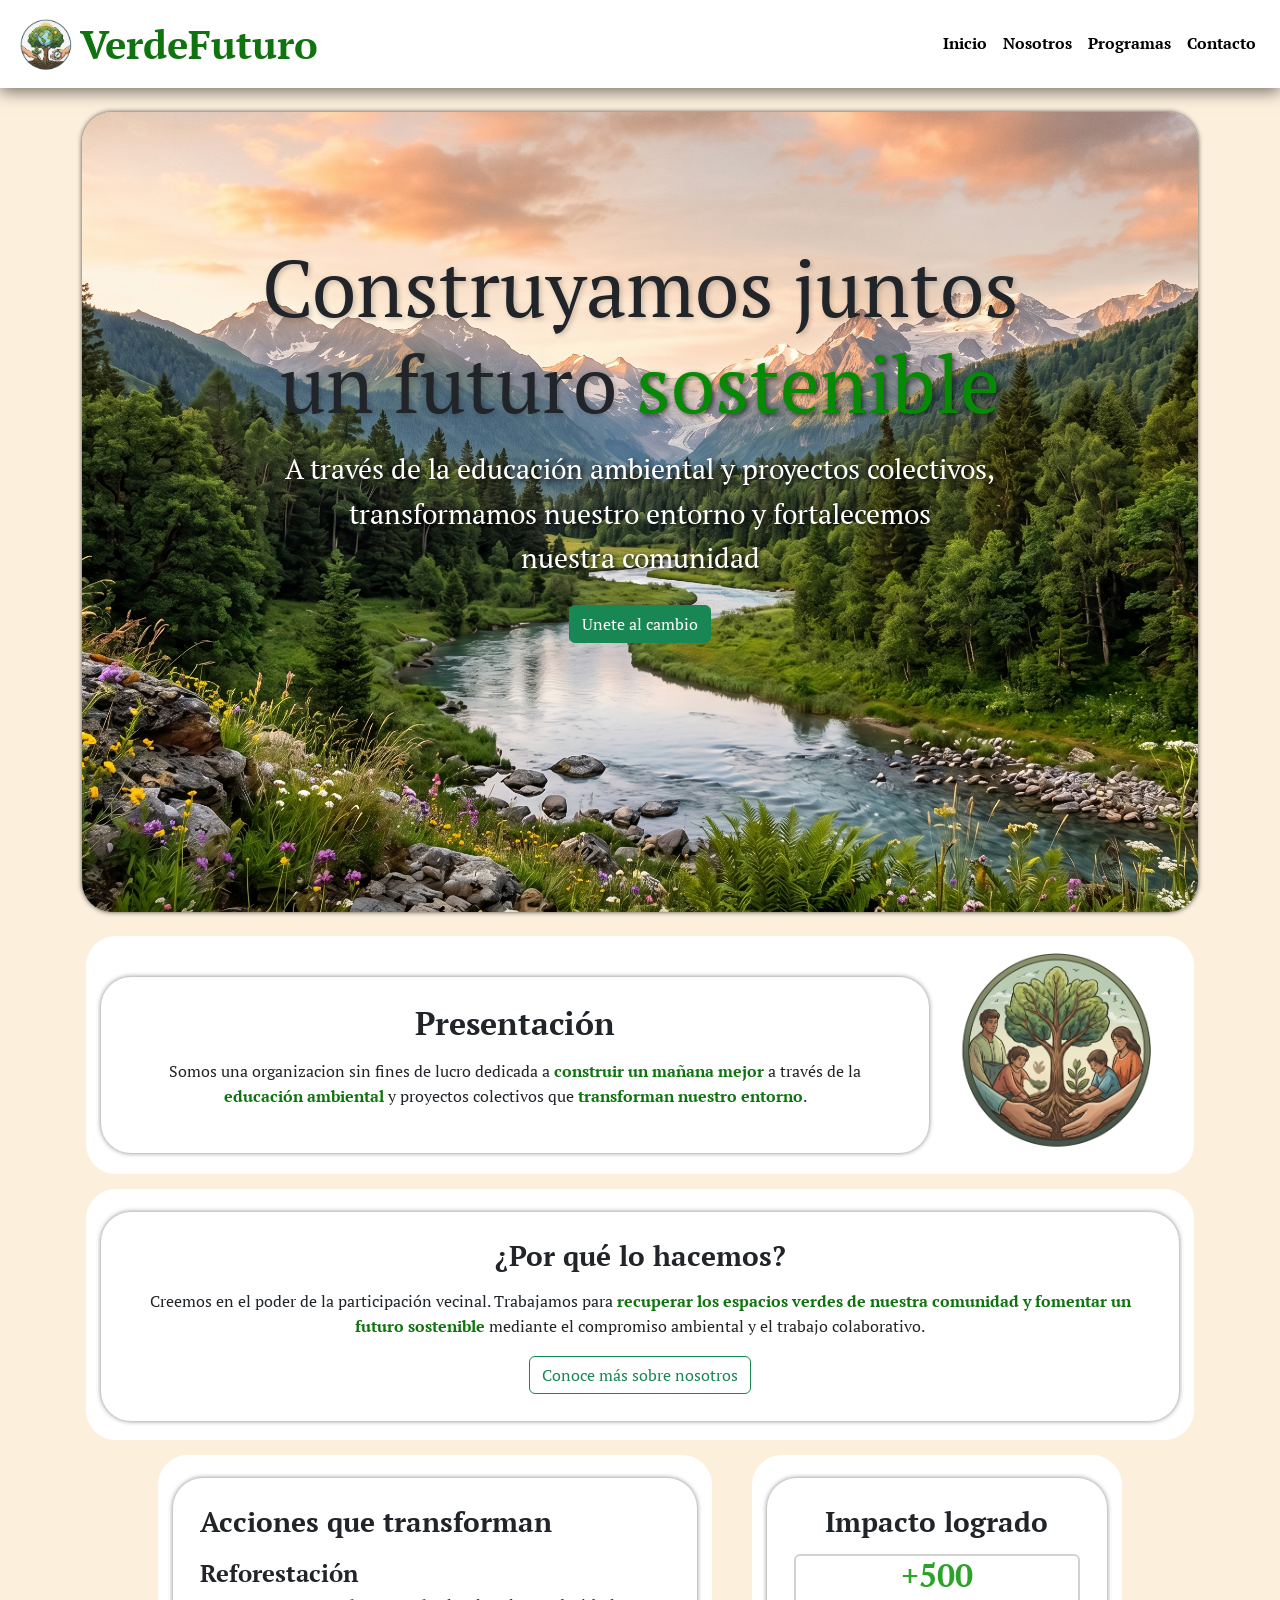
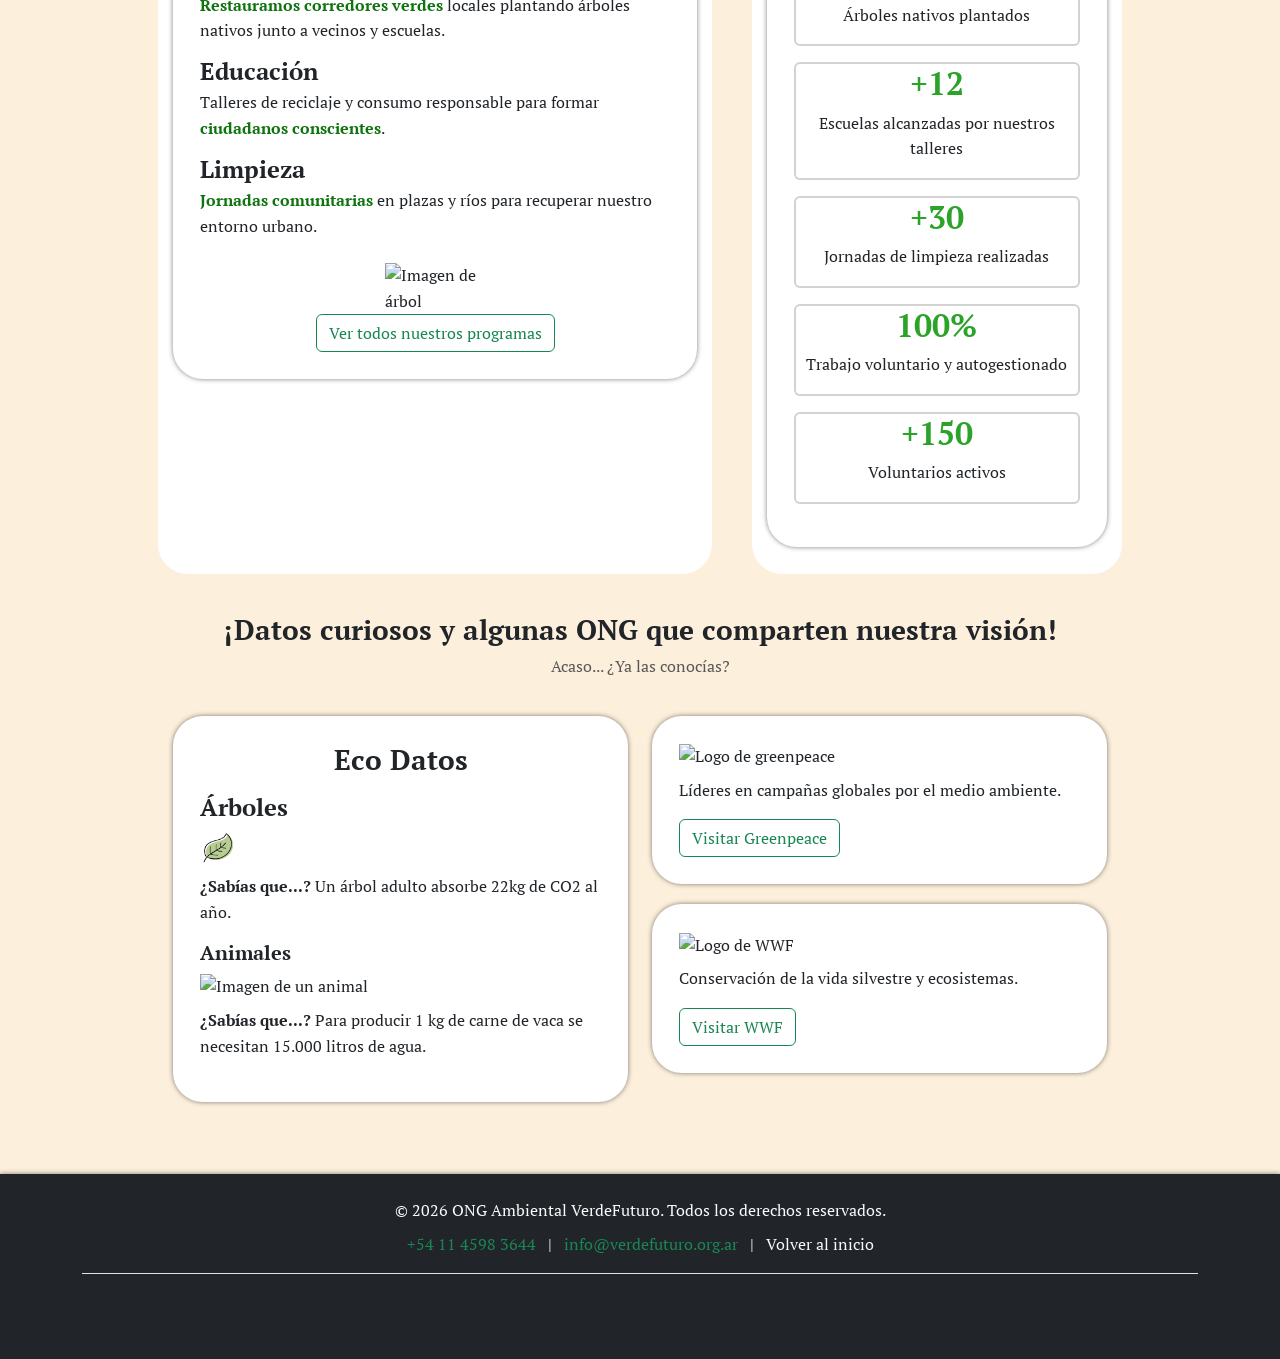
==== index.html @ 91171905 "refactor: elimino estilo en linea del footer" ====
<!DOCTYPE html>
<html lang="es">
<head>
    <meta charset="UTF-8">
    <meta name="viewport" content="width=device-width, initial-scale=1.0">
    <title>ONG | VerdeFuturo</title>
    <link rel="preconnect" href="https://fonts.googleapis.com">
    <link rel="preconnect" href="https://fonts.gstatic.com" crossorigin>
    <link href="https://fonts.googleapis.com/css2?family=Arsenal:ital,wght@0,400;0,700;1,400;1,700&family=Istok+Web:ital,wght@0,400;0,700;1,400;1,700&family=Open+Sans:ital,wght@0,300..800;1,300..800&family=PT+Serif:ital,wght@0,400;0,700;1,400;1,700&display=swap" rel="stylesheet">
    <link href="https://cdn.jsdelivr.net/npm/bootstrap@5.3.3/dist/css/bootstrap.min.css" rel="stylesheet">
    <link rel="stylesheet" href="css/estilos.css">
</head>

<body id="subir-al-inicio">
    <header> 
        <nav class="navbar navbar-expand-lg px-3">
            <div class="navbar-brand logo d-flex align-items-center gap-1">
                <a href="index.html"><img src="imagenes/verdefuturo.png" alt="Logotipo de la ONG" class="d-inline-block align-text-top" loading="lazy"></a>
                <h1 id="titulo">VerdeFuturo</h1>
            </div>
            <button class="navbar-toggler" type="button" data-bs-toggle="collapse" data-bs-target="#menuCelular">
                <span class="navbar-toggler-icon"></span>
            </button>
            <div class="collapse navbar-collapse" id="menuCelular">
                <ul class="navbar-nav ms-auto text-center">
                    <li class="nav-item"><a class="nav-link" href="index.html">Inicio</a></li>
                    <li class="nav-item"><a class="nav-link" href="nosotros.html">Nosotros</a></li>
                    <li class="nav-item"><a class="nav-link" href="programas.html">Programas</a></li>
                    <li class="nav-item"><a class="nav-link" href="contacto.html">Contacto</a></li>
                </ul>
            </div>
        </nav>
    </header>

    <main class="container-sm">
        <div class="menu-presentacion">
            <div class="menu-texto"> <!--DISPLAY para utilizar letras capitales. FS para letras de textos-->
                <h2 class="display-1 mb-2 p-2">Construyamos juntos<br>un futuro <span class="resaltar">sostenible</span></h2>
                <p class="fs-3 mb-4 px-2">A través de la educación ambiental y proyectos colectivos,<br>transformamos nuestro entorno y fortalecemos<br>nuestra comunidad</p>
            </div>
            <a href="programas.html#unete-al-cambio" class="btn btn-success">Unete al cambio</a>
        </div>

        <section class="row justify-content-center mx-1">
            <article class="col-12">    <!-- Ocupa las 12 columnas de la fila y tiene un margin top de 4-->
                <div class="d-flex flex-column flex-md-row justify-content-between align-items-center">
                    <div class="contenedor-texto estilo-container">
                        <h2 class="fw-bold fs-2 mb-3 text-center">Presentación</h2>
                        <p>Somos una organizacion sin fines de lucro dedicada a <span class="contenedor-resaltado">construir un mañana mejor</span> a través de la <span class="contenedor-resaltado">educación ambiental</span> y proyectos colectivos que <span class="contenedor-resaltado">transforman nuestro entorno</span>.</p>
                    </div>
                    <img class="contenedor-imagen img-fluid" src="imagenes/logo-presentacion.png" alt="Imagen de presentación">
                </div>
            </article>

            <article class="col-12 pb-3">
                <div class="contenedor-texto estilo-container">
                    <h3 class="fw-bold fs-3 mb-3 text-center">¿Por qué lo hacemos?</h3>
                    <p>Creemos en el poder de la participación vecinal. Trabajamos para <em class="contenedor-resaltado">recuperar los espacios verdes de nuestra comunidad y fomentar un futuro sostenible</em> mediante el compromiso ambiental y el trabajo colaborativo.</p>
                    <a href="nosotros.html" class="btn btn-outline-success">Conoce más sobre nosotros</a>
                </div>
            </article>

            <article class="col-12 col-md-6 pb-3"> 
                <div class="contenedor-texto estilo-container align-items-md-start text-md-start">
                    <h3 class="fw-bold fs-3 mb-3 text-center">Acciones que transforman</h3>
                    <dl>
                        <dt class="fw-bold fs-4"><strong>Reforestación</strong></dt>
                        <dd>
                            <em class="contenedor-resaltado">Restauramos corredores verdes</em> locales plantando árboles nativos junto a vecinos y escuelas.
                        </dd>

                        <dt class="fw-bold fs-4"><strong>Educación</strong></dt>
                        <dd><em>Talleres de reciclaje y consumo responsable</em> para formar <span class="contenedor-resaltado">ciudadanos conscientes</span>.</dd>
                    
                        <dt class="fw-bold fs-4"><strong>Limpieza</strong></dt>
                        <dd>
                            <em class="contenedor-resaltado">Jornadas comunitarias</em> en plazas y ríos para recuperar nuestro entorno urbano. <br>
                        </dd>
                    </dl>
                    <img class="img-fluid mx-auto" width="100" src="https://imgs.search.brave.com/S1YBXX-eeUI5wH9P9nCdtKg6ohKMN1QZdP2qk9dEbhM/rs:fit:860:0:0:0/g:ce/aHR0cHM6Ly9zdGF0/aWMudmVjdGVlenku/Y29tL3N5c3RlbS9y/ZXNvdXJjZXMvdGh1/bWJuYWlscy8wNzQv/MTY3LzQ2Ni9zbWFs/bC9zdHlsaXplZC1h/dXR1bW4tdHJlZS13/aXRoLXllbGxvdy1s/ZWF2ZXMtdmVjdG9y/LmpwZw" alt="Imagen de árbol">
                    <div class="mx-auto">
                        <a href="programas.html" class="btn btn-outline-success">Ver todos nuestros programas</a>
                    </div>
                </div>
            </article>

            <article class="col-12 col-md-4 pb-4">  
                <div class="contenedor-texto estilo-container">
                    <h3 class="fw-bold fs-3 mb-3 text-center">Impacto logrado</h3>

                    <ul class="list-unstyled d-flex flex-column gap-3">
                        <li>
                            <div class="card border-2">
                                <h4 class="color-bloq-impacto-logrado fw-bold fs-2">+500</h4>
                                <p class="">Árboles nativos plantados</p>
                            </div>
                        </li>
                        <li>
                            <div class="card border-2 px-3">
                                <h4 class="color-bloq-impacto-logrado fw-bold fs-2">+12</h4>
                                <p class="">Escuelas alcanzadas por nuestros talleres</p>
                            </div>
                        </li>
                        <li>
                            <div class="card border-2">
                                <h4 class="color-bloq-impacto-logrado fw-bold fs-2">+30</h4>
                                <p>Jornadas de limpieza realizadas</p>
                            </div>
                        </li>
                        <li>
                            <div class="card border-2">
                                <h4 class="color-bloq-impacto-logrado fw-bold fs-2">100%</h4>
                                <p>Trabajo voluntario y autogestionado</p>
                            </div>
                        </li>
                        <li>
                            <div class="card border-2">
                                <h4 class="color-bloq-impacto-logrado fw-bold fs-2">+150</h4>
                                <p>Voluntarios activos</p>
                            </div>
                        </li>
                    </ul>
                </div>
            </article>
        </section>

        <aside class="container">
            <h2 class="text-center fw-bold fs-3 pt-4">¡Datos curiosos y algunas ONG que comparten nuestra visión!</h2>
            <p class="text-center text-muted">Acaso... ¿Ya las conocías?</p> <!--TEXT-MUTED baja intensidad visual a un gris apagado-->
            <div class="d-flex flex-column flex-md-row align-items-start justify-content-center gap-4">
                <div class="col-12 col-md-5 estilo-container">
                    <h3 class="fw-bold fs-3 mb-3 text-center">Eco Datos</h3>
                    <h4 class="fw-bold fs-4">Árboles</h4>
                    <div class="mb-2">
                        <img class="img-fluid" width="35" src="imagenes/hoja.png" alt="Imagen de hoja">
                    </div>
                    <p><span class="fw-bold">¿Sabías que...?</span> Un árbol adulto absorbe 22kg de CO2 al año.</p>
                    <h4 class="fw-bold fs-5">Animales</h4>
                    <div class="mb-2">
                        <img class="img-fluid" width="35" src="https://imgs.search.brave.com/xqODrtBt-NHyYAcGsc38ndXga7Wbw-Nizfu5vQ8B0T4/rs:fit:860:0:0:0/g:ce/aHR0cHM6Ly9zdGF0/aWMudmVjdGVlenku/Y29tL3N5c3RlbS9y/ZXNvdXJjZXMvdGh1/bWJuYWlscy8wMTcv/MTgyLzY3OC9zbWFs/bC9taWxrLWNvdy1p/bGx1c3RyYXRpb24t/aW4tbWluaW1hbC1z/dHlsZS1wbmcucG5n" alt="Imagen de un animal">
                    </div>
                    <p><span class="fw-bold">¿Sabías que...?</span> Para producir 1 kg de carne de vaca se necesitan 15.000 litros de agua.</p>
                </div>
                <div class="col-12 col-md-5 d-flex flex-column">
                    <div class="estilo-container">
                        <div class="mb-2">
                            <img class="img-fluid" width="130" src="https://upload.wikimedia.org/wikipedia/commons/6/69/Greenpeace_logo.svg" alt="Logo de greenpeace">
                        </div>
                        <p>Líderes en campañas globales por el medio ambiente.</p>
                        <a href="https://www.greenpeace.org/argentina/" target="_blank" rel="noopener noreferrer" class="btn btn-outline-success">Visitar Greenpeace</a>
                    </div>
            
                    <div class="estilo-container">
                        <div class="mb-2">
                            <img class="img-fluid" width="80" src="https://imgs.search.brave.com/vrHRbEjZC59cqF3Dt_dbH8KcHsoi-ynQDg_uvxx2fgI/rs:fit:860:0:0:0/g:ce/aHR0cHM6Ly9wbmdp/bWcuY29tL3VwbG9h/ZHMvd3dmL3d3Zl9Q/TkcxLnBuZw" alt="Logo de WWF">
                        </div>
                        <p>Conservación de la vida silvestre y ecosistemas.</p>
                        <a href="https://wwf.panda.org/es/" target="_blank" rel="noopener noreferrer" class="btn btn-outline-success">Visitar WWF</a>
                    </div>
                </div>
            </div>
        </aside>
    </main>

    <footer class="bg-dark text-light py-4 mt-5 text-center">
        <div class="container">
            <p class="mb-2">&copy; 2026 ONG Ambiental VerdeFuturo. Todos los derechos reservados.</p>
            <div class="mb-3">
                <a href="tel:+541145983644" class="text-success text-decoration-none mx-2">+54 11 4598 3644</a> | 
                <a href="mailto:info@verdefuturo.org.ar" class="text-success text-decoration-none mx-2">info@verdefuturo.org.ar</a> | 
                <a href="#subir-al-inicio" class="text-light text-decoration-none mx-2">Volver al inicio</a>
            </div>
            <address class="text-muted small m-0 border-top pt-3">
                Contacto de diseño: <a href="mailto:diseñoweb@progradores.com.ar" class="text-muted text-decoration-none">diseñoweb@progradores.com.ar</a><br>
                Ciudad de Buenos Aires, Argentina
            </address>
        </div>
    </footer>
    <script src="https://cdn.jsdelivr.net/npm/bootstrap@5.3.3/dist/js/bootstrap.bundle.min.js"></script>
</body>
</html>
---- css/estilos.css ----
/* VARIABLES */
:root{
    --color-primario: rgb(15, 115, 15);
    --color-secundario: #2ba329;
    --color-caja: #c9b0afc2;
    --fuente: "PT Serif", serif;    /* Fuente importada de google fonts*/
}

*{
    box-sizing: border-box;
    margin: 0;
    padding: 0;
}
.color-texto-primario{
    color: var(--color-primario)
}
header{
    position: sticky;   /* Permite que el header se quede fijo en la parte superior al hacer scroll */
    top: 0;             /* Se pega al top de la ventana */
    width: 100%;         /* Ocupa todo el ancho de la ventana */
    font-family: var(--fuente);
    background-color: white;
    z-index: 1; /*Para que quede encima de todo*/
    box-shadow: 0 4px 15px rgba(0, 0, 0, 0.518); /* Sombra */
}

/* NAVBAR */
.nav-link{
    color: black;
    font-weight: bold;
}

/*Aplicamos el color verde de la ONG y el subrayado al pasar el mouse */
.nav-link:hover {
    color: var(--color-primario);
    text-decoration: underline;
}
/*header .nav-links{
    display: flex;
    align-items: center;
    justify-content: space-between;
    padding: 0.5rem;
    color: black;
}

/* LOGO + TEXTO A LA IZQUIERDA */
/*header .logo{
    display: flex;
    align-items: center;
    gap: 1rem;
}

/* IMAGEN */
header .logo img{
    transition: 0.2s;
    cursor: pointer;
    width: 60px;
    height: 60px;
}

header .logo img:hover{
    transform: scale(1.1);
}

/* TEXTO */
header .logo h1{
    margin: 0;
    color: var(--color-primario);
}


body{
    font-family: var(--fuente);
    font-size: 16px;
    line-height: 1.6;   /* Separación de renglones */
    margin: 0 auto;     /* Separación del resto de los elementos */
    background-color: rgb(252, 239, 220);
}

/*MENU*/
main{
    padding: 1.5rem;
}

main .menu-presentacion{
    text-align: center;
    background-image: url('../imagenes/portada.png');
    border-radius: 30px;
    box-shadow: 0px 0px 5px rgb(0, 0, 0, 0.7);
    background-size: cover;
    background-repeat: no-repeat;
    background-position: center center;

    width: 100%;
    height: clamp(400px,100vh,800px);

    display: flex;
    flex-direction: column;
    justify-content: center;
    align-items: center;
    margin-bottom: 1.5rem;  /* Separación con que bloque inferior*/
}  
.menu-texto{
    margin-top: -150px;
}
.menu-texto h2{
    text-shadow: 2px 2px 5px rgba(0, 0, 0, 0.2);
}
.menu-texto p{
    color: rgb(255, 255, 255);
    text-shadow: 2px 2px 5px rgba(0, 0, 0, 1);
}

main .boton-presentacion button{
    margin-top: 25px;
    margin-left: 10px;
    margin-right: 10px;
}

article, footer .formulario{
    background-color: white;
}

article{
    margin: 20px 20px 15px;
    border: solid white;
    border-radius: 30px;
}
article em{
    font-style: normal;
}
/* TODOS LOS SIGUIENTES ESTILOS SE USAN EN EL INDEX.HTML*/
.estilo-container{  /* Bloque genérico*/
    margin-top: 20px;
    box-shadow: 0px 0px 5px rgba(0, 0, 0, 0.5);
    border: solid white;
    border-radius: 30px;
    background-color: white;
    padding: 1.5rem;
}
.contenedor-resaltado{ /* Se encarga de resaltar la palabras importantes*/
    color: var(--color-primario);
    font-weight: bold;
}
.contenedor-texto{ /* Bloque genérico de centrado de texto*/
    display: flex;
    flex-direction: column;
    justify-content: center;
    align-items: center;
    text-align: center;
}
.contenedor-imagen{
    max-width: 250px;
}
.color-bloq-impacto-logrado{
    color: var(--color-secundario);
}
footer{
    font-size: 1rem;
    color: rgb(0, 0, 0);
    box-shadow: 0px 0px 5px rgba(0, 0, 0, 0.5);
}

.formulario form{
    display: flex;
    flex-direction: column;
    gap: 0.3rem;
}

.formulario label {
    font-weight: bold;
}

.formulario input, .formulario select, .formulario textarea {
    font-family: var(--fuente);
    padding: 0.3rem;
    font-size: small;
}

/* button{
    background-color: var(--color-secundario);
    color: white;
    border: none;
    padding: 1rem;
    cursor: pointer;
    border-radius: 20px;
    font-size: medium;
    font-weight: bold;
    align-self: center;
    font-size: small;
    display: inline-block;
    transition: 0.2s;
}

button:hover{
    transform: scale(1.1);
} */

.resaltar{
    color: rgb(6, 138, 6);
    text-shadow: 2px 2px 5px rgba(0, 0, 0, 0.607);
}

.quienes-somos{
    padding: 1rem;
    margin: 10px;
    border-radius: 10px;
}

.quienes-somos img{
    width: 100%;
    max-width: 400px;
    margin: 1rem auto;
}

.contenedor-programas{
    display: flex; /* Permite usar flexbox para organizar las tarjetas de los programas */
    flex-direction: row; /* Organiza las tarjetas en una fila */
    gap: 30px; /* Agrega espacio entre las tarjetas */
    justify-content: center; /* Distribuye las tarjetas estirando el espacio sobrante entre ellas hacia los extremos */
    padding: 20px; /* Agrega algo de espacio alrededor de las tarjetas para que no queden pegadas al borde del contenedor */
    padding-top: 0; /* Elimina el padding superior para que las tarjetas queden más cerca del menu */
    flex-wrap: wrap; /* Permite que las tarjetas se ajusten a la siguiente línea si ya no caben en la pantalla */
}

.tarjeta {
    flex: 1 1 280px; 
    max-width: 400px; /* Forzamos a que sean más largas hacia abajo */
    min-height: auto; 
    
    background-color: white; 
    padding: 15px 20px; 
    box-shadow: 0px 0px 5px rgba(0, 0, 0, 0.3); 
    display: flex; 
    flex-direction: column; 
    border-radius: 8px; 
    justify-content: space-between; 
    
    /* NUEVO: Esto empuja físicamente hacia abajo cualquier caja que venga después. En si movemos un toque mas abajo el formulario. */
    margin-bottom: 60px !important; 
}

.tarjeta h2 {
    font-size: 1.35rem; /* Título más moderado */
    text-align: center;
    margin-bottom: 12px;
    color: var(--color-primario);
    font-weight: bold;
}

.tarjeta p {
    font-size: 0.88rem; /* Texto descriptivo un poco más pequeño */
    margin-bottom: 8px; /* Reduce la separación entre párrafos */
    line-height: 1.3;   /* Renglones un poco más juntos */
}

/* 3. Compactamos las listas (ol, ul) */
.tarjeta ol, .tarjeta ul {
    padding-left: 20px;
    margin-bottom: 12px; /* Espacio antes de la foto */
}

.tarjeta li {
    font-size: 0.88rem;
    margin-bottom: 4px; /* Junta los ítems de las listas */
}


.tarjeta .imagen-programa {
    width: 100%;        /* Ocupa todo el ancho de la tarjeta */
    height: auto;      /* Altura natural sin cortarse */
    object-fit: contain;  /* Toda la imagen queda dentro de la tarjeta */
    border-radius: 6px; /* Bordes suaves para la foto */
    margin-top: auto;   /* Asegura que se pegue abajo de todo */
}

.imagen-programa {
    width: 100%; /* La imagen ocupará todo el ancho del contenedor de la tarjeta */
    height: auto; /* Modifica el alto automaticamente para mantener la proporción */
    object-fit: cover; /* Hace que la imagen llene el contenedor de forma proporcional sin deformarse */
    border-radius: 8px; /* Agrega bordes redondeados a la imagen para que coincida con el estilo de la tarjeta */
}

h1{
    color: var(--color-primario);
    font-weight: bold;
}

html {
    scroll-behavior: smooth; /* Hace que toda la página scrollee suave */
}

/* Evita que el menú sticky tape el inicio al usar enlaces # */
#subir-al-inicio {
    scroll-margin-top: 100px; 
}
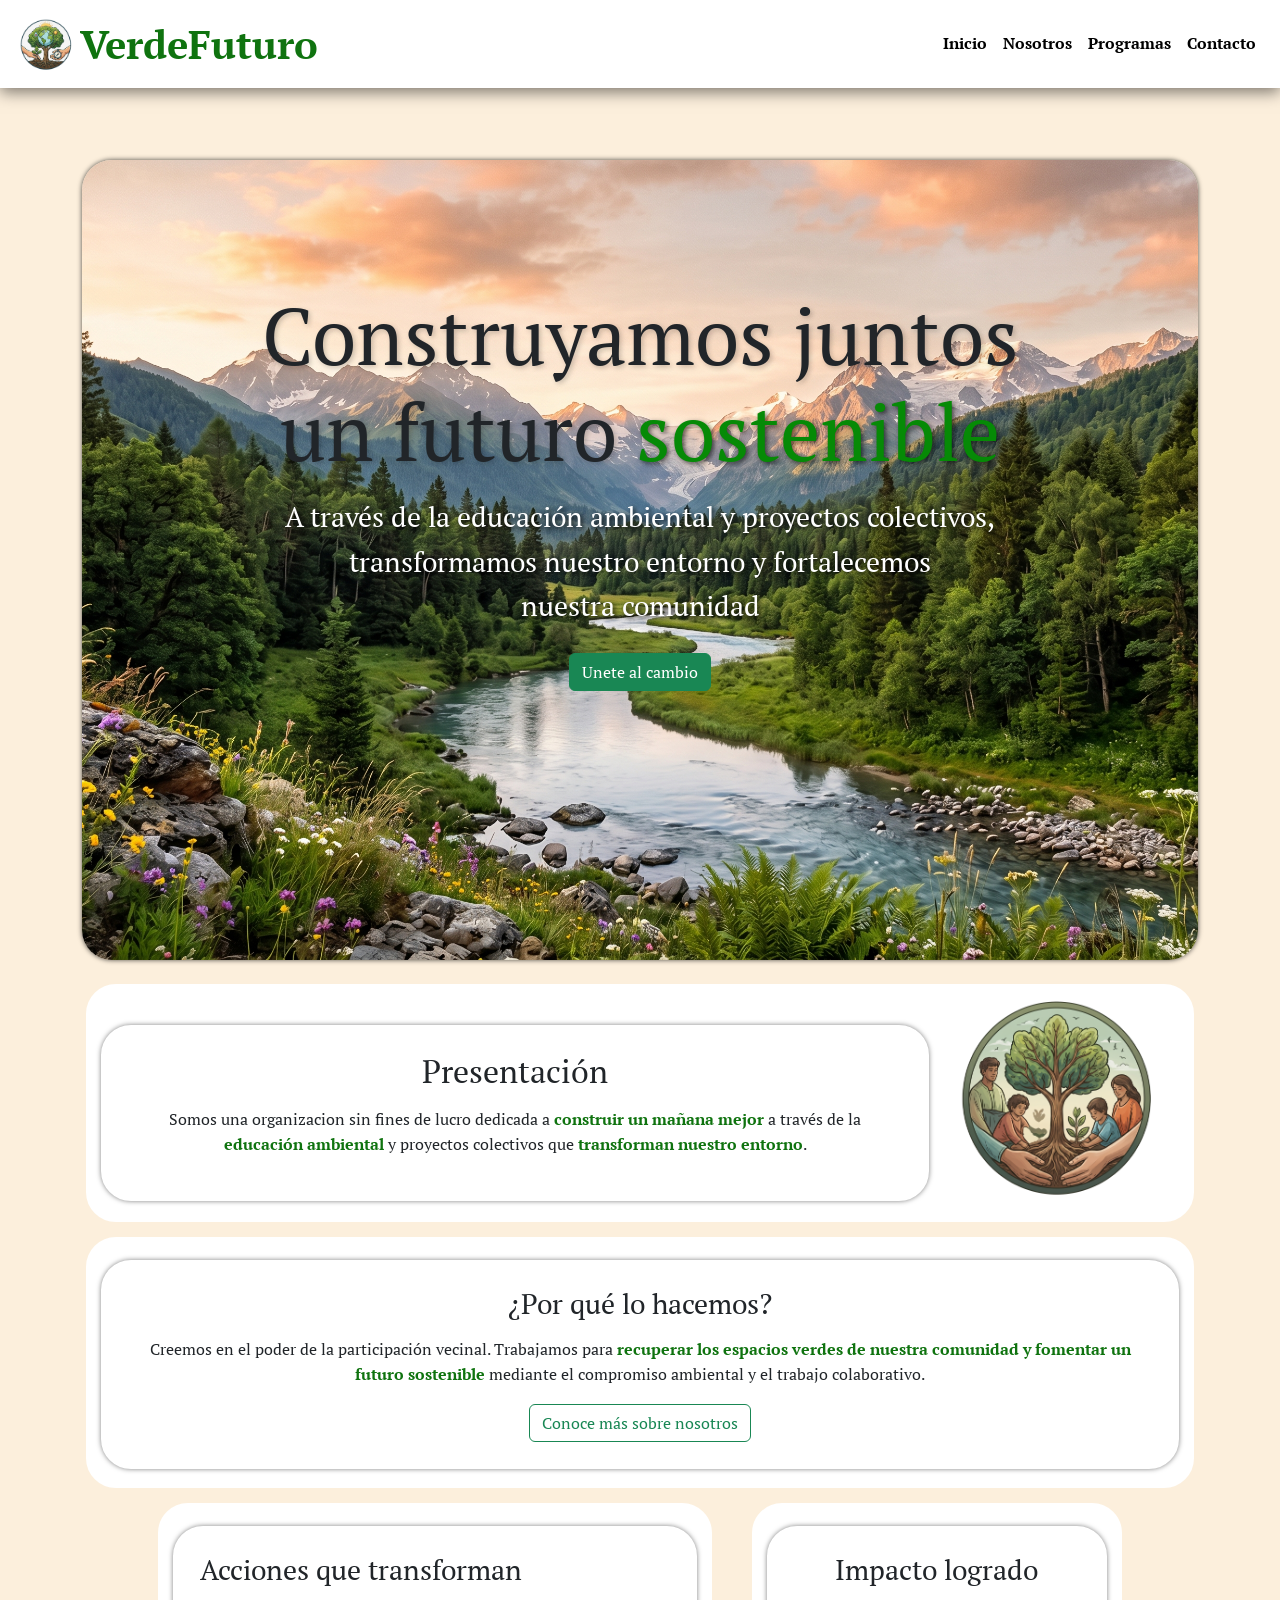
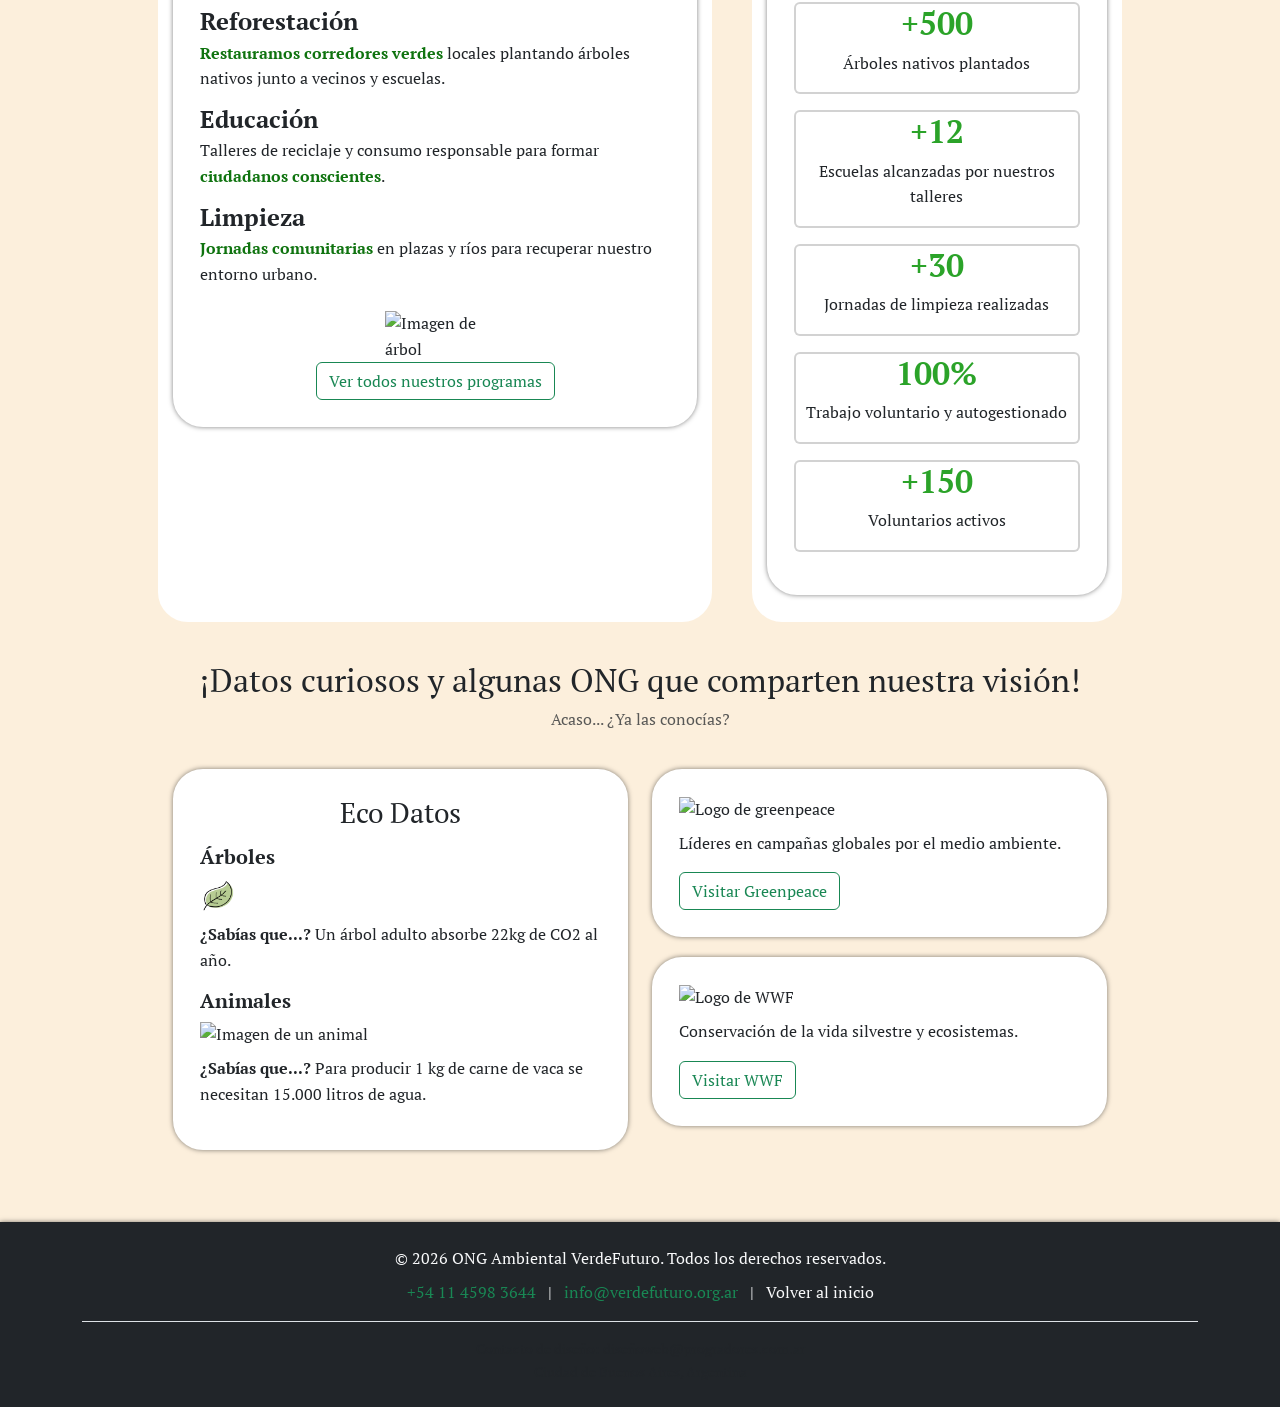
==== commit 97a65f18: "refactor: opyimizo contenedor principal y clases de encabezados" ====
--- a/index.html
+++ b/index.html
@@ -32,7 +32,7 @@
         </nav>
     </header>
 
-    <main class="container-sm">
+    <main class="container my-5">
         <div class="menu-presentacion">
             <div class="menu-texto"> <!--DISPLAY para utilizar letras capitales. FS para letras de textos-->
                 <h2 class="display-1 mb-2 p-2">Construyamos juntos<br>un futuro <span class="resaltar">sostenible</span></h2>
@@ -41,11 +41,11 @@
             <a href="programas.html#unete-al-cambio" class="btn btn-success">Unete al cambio</a>
         </div>
 
-        <section class="row justify-content-center mx-1">
+        <div class="row justify-content-center mx-1">
             <article class="col-12">    <!-- Ocupa las 12 columnas de la fila y tiene un margin top de 4-->
                 <div class="d-flex flex-column flex-md-row justify-content-between align-items-center">
                     <div class="contenedor-texto estilo-container">
-                        <h2 class="fw-bold fs-2 mb-3 text-center">Presentación</h2>
+                        <h2 class="titulos mb-3 text-center">Presentación</h2>
                         <p>Somos una organizacion sin fines de lucro dedicada a <span class="contenedor-resaltado">construir un mañana mejor</span> a través de la <span class="contenedor-resaltado">educación ambiental</span> y proyectos colectivos que <span class="contenedor-resaltado">transforman nuestro entorno</span>.</p>
                     </div>
                     <img class="contenedor-imagen img-fluid" src="imagenes/logo-presentacion.png" alt="Imagen de presentación">
@@ -54,7 +54,7 @@
 
             <article class="col-12 pb-3">
                 <div class="contenedor-texto estilo-container">
-                    <h3 class="fw-bold fs-3 mb-3 text-center">¿Por qué lo hacemos?</h3>
+                    <h3 class="titulos mb-3 text-center">¿Por qué lo hacemos?</h3>
                     <p>Creemos en el poder de la participación vecinal. Trabajamos para <em class="contenedor-resaltado">recuperar los espacios verdes de nuestra comunidad y fomentar un futuro sostenible</em> mediante el compromiso ambiental y el trabajo colaborativo.</p>
                     <a href="nosotros.html" class="btn btn-outline-success">Conoce más sobre nosotros</a>
                 </div>
@@ -62,7 +62,7 @@
 
             <article class="col-12 col-md-6 pb-3"> 
                 <div class="contenedor-texto estilo-container align-items-md-start text-md-start">
-                    <h3 class="fw-bold fs-3 mb-3 text-center">Acciones que transforman</h3>
+                    <h3 class="titulos mb-3 text-center">Acciones que transforman</h3>
                     <dl>
                         <dt class="fw-bold fs-4"><strong>Reforestación</strong></dt>
                         <dd>
@@ -86,7 +86,7 @@
 
             <article class="col-12 col-md-4 pb-4">  
                 <div class="contenedor-texto estilo-container">
-                    <h3 class="fw-bold fs-3 mb-3 text-center">Impacto logrado</h3>
+                    <h3 class="titulos mb-3 text-center">Impacto logrado</h3>
 
                     <ul class="list-unstyled d-flex flex-column gap-3">
                         <li>
@@ -122,15 +122,15 @@
                     </ul>
                 </div>
             </article>
-        </section>
+        </div>
 
         <aside class="container">
-            <h2 class="text-center fw-bold fs-3 pt-4">¡Datos curiosos y algunas ONG que comparten nuestra visión!</h2>
+            <h2 class="text-center titulos pt-4">¡Datos curiosos y algunas ONG que comparten nuestra visión!</h2>
             <p class="text-center text-muted">Acaso... ¿Ya las conocías?</p> <!--TEXT-MUTED baja intensidad visual a un gris apagado-->
             <div class="d-flex flex-column flex-md-row align-items-start justify-content-center gap-4">
                 <div class="col-12 col-md-5 estilo-container">
-                    <h3 class="fw-bold fs-3 mb-3 text-center">Eco Datos</h3>
-                    <h4 class="fw-bold fs-4">Árboles</h4>
+                    <h3 class="titulos mb-3 text-center">Eco Datos</h3>
+                    <h4 class="fw-bold fs-5">Árboles</h4>
                     <div class="mb-2">
                         <img class="img-fluid" width="35" src="imagenes/hoja.png" alt="Imagen de hoja">
                     </div>
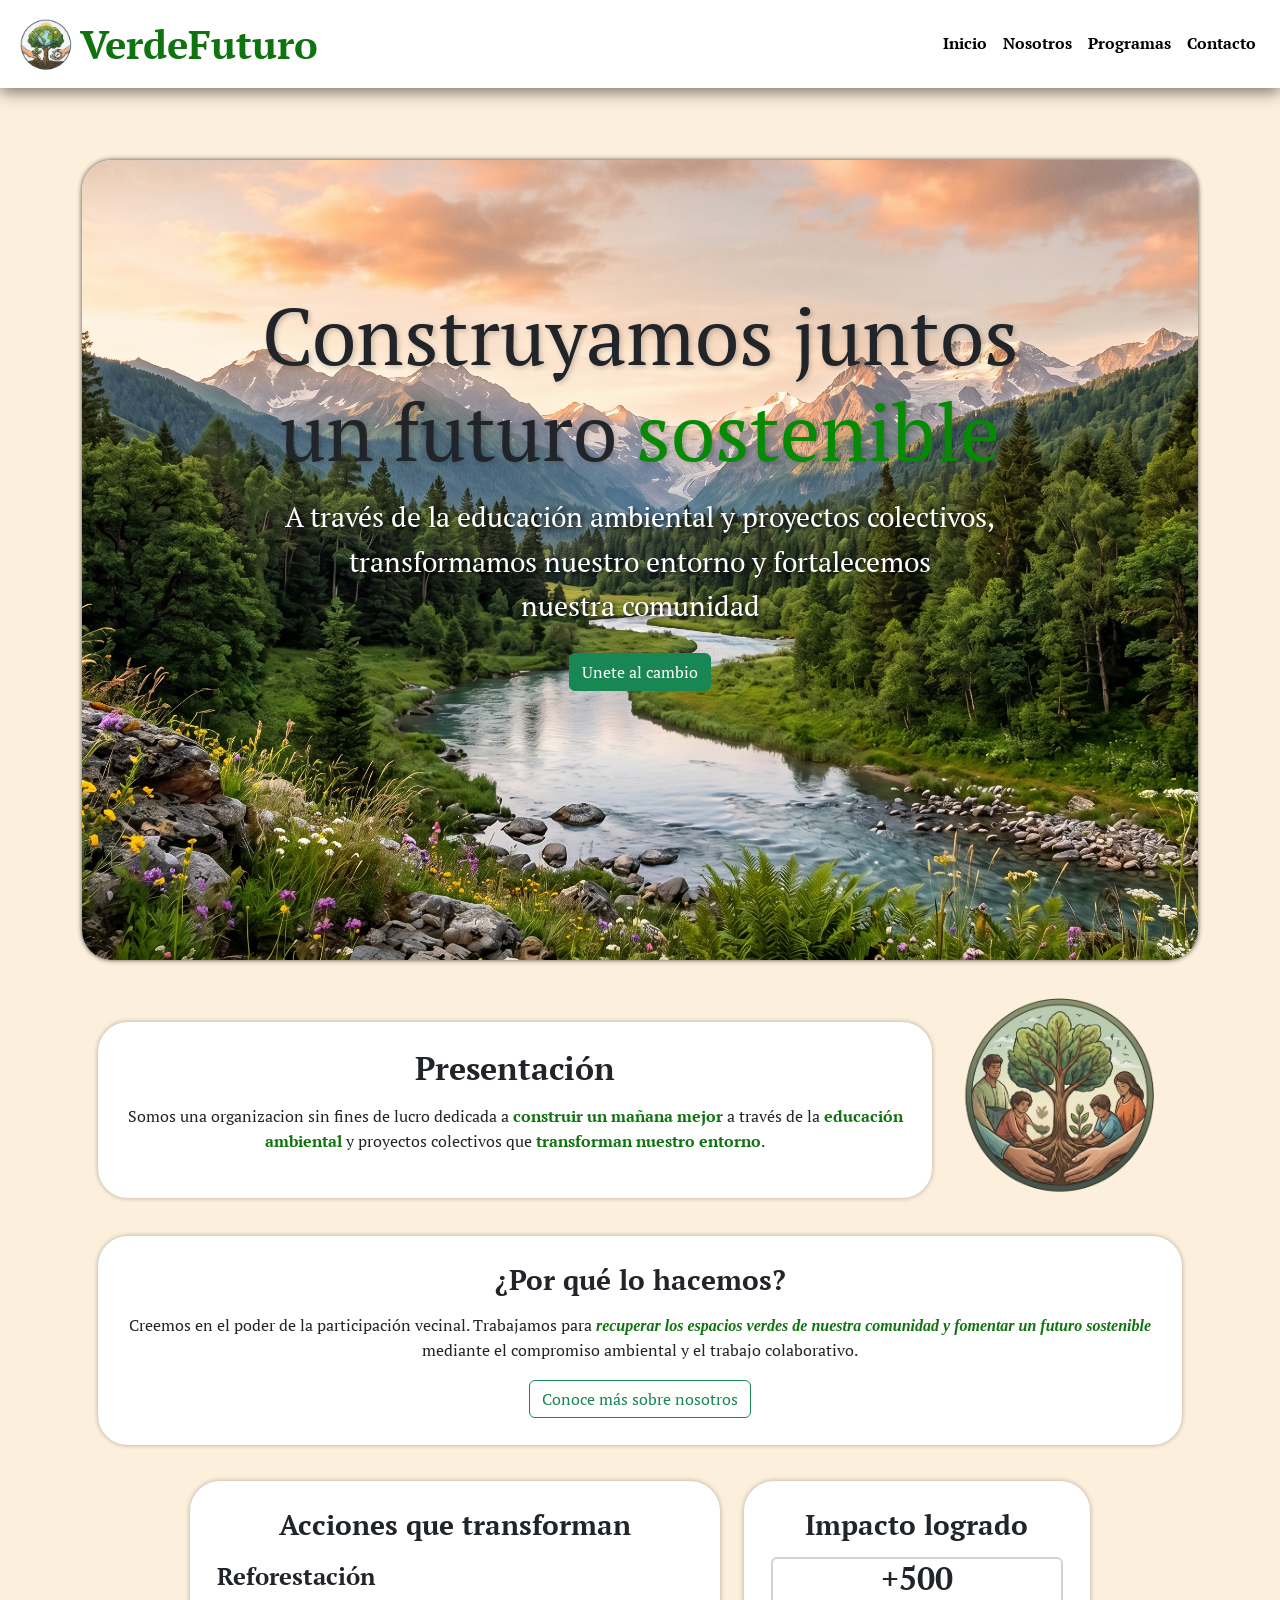
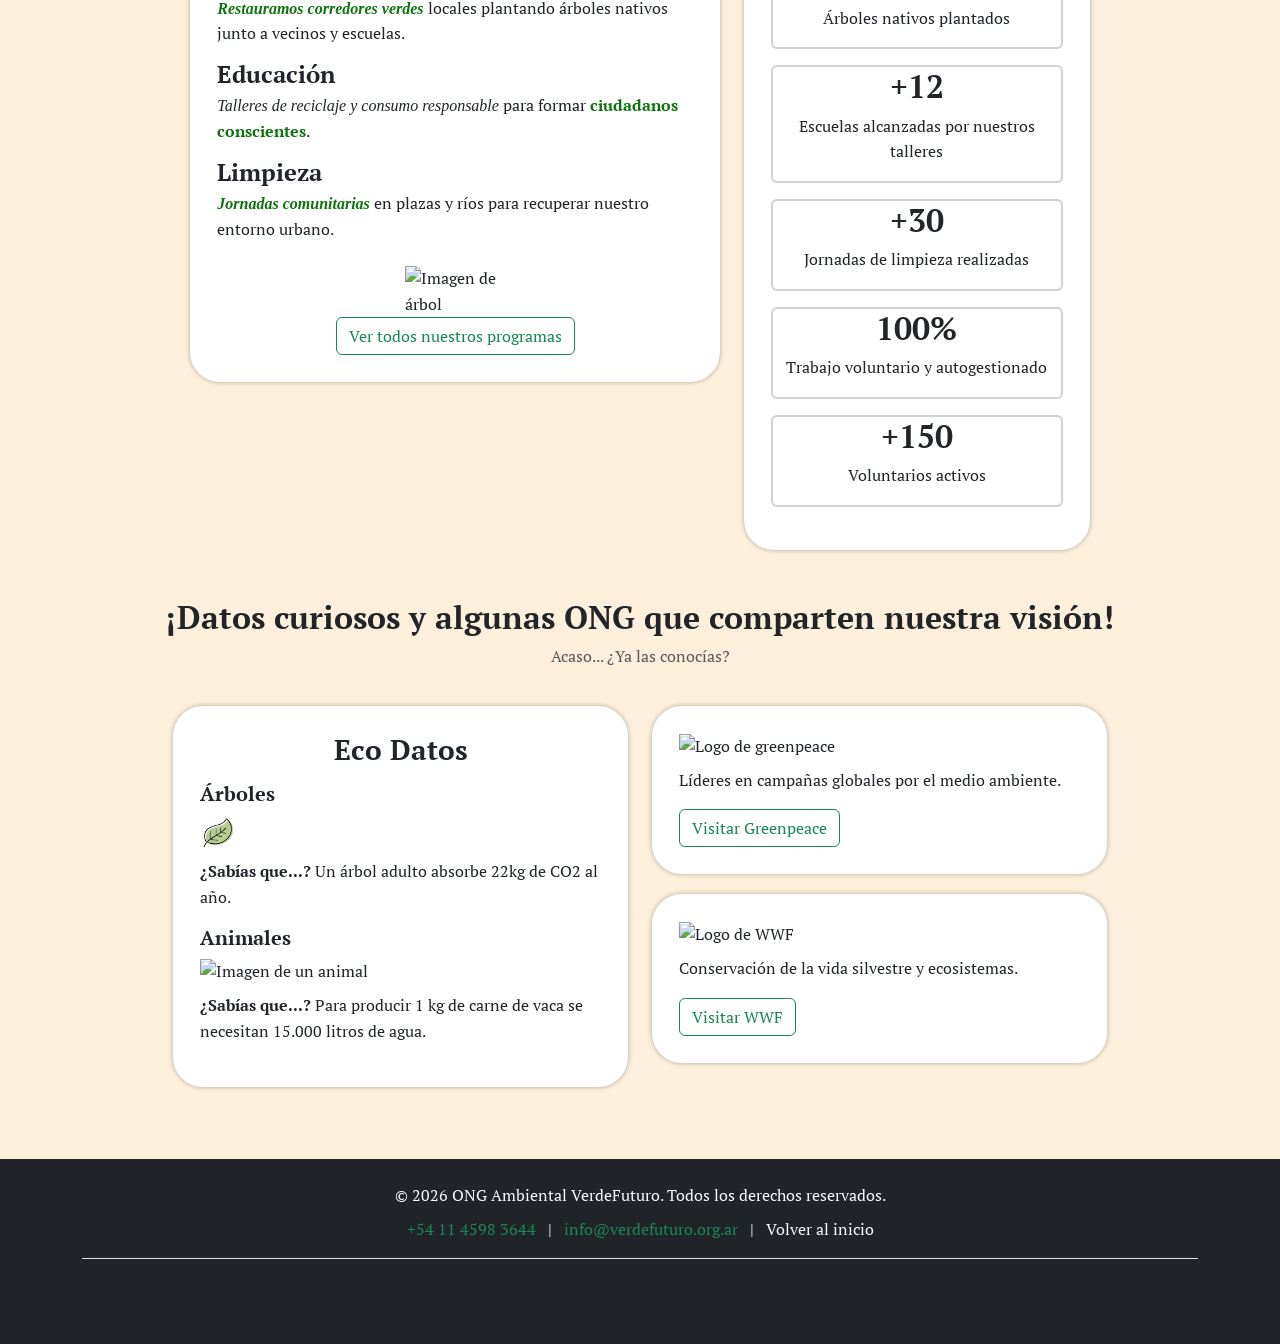
==== commit 2751f8f6: "feat: acomodar estructura html con bootstrap y unificar hoja de estilos css" ====
--- a/index.html
+++ b/index.html
@@ -50,7 +50,7 @@
                     </div>
                     <img class="contenedor-imagen img-fluid" src="imagenes/logo-presentacion.png" alt="Imagen de presentación">
                 </div>
-            </article>
+                </article>
 
             <article class="col-12 pb-3">
                 <div class="contenedor-texto estilo-container">
--- a/css/estilos.css
+++ b/css/estilos.css
@@ -1,19 +1,39 @@
 /* VARIABLES */
 :root{
+    /* Paleta de Colores*/
     --color-primario: rgb(15, 115, 15);
     --color-secundario: #2ba329;
-    --color-caja: #c9b0afc2;
+    --color-caja: white;
+    --color-texto-oscuro: black;
+    /* Sombras y Animaciones */
+    --sombra-principal: 0px 4px 15px rgba(0, 0, 0, 0.5);
+    --sombra-suave: 0px 0px 5px rgba(0, 0, 0, 0.3);
+    --transicion-suave: 0.2s ease-in-out;
+    /* Tipografia y Estructura */
     --fuente: "PT Serif", serif;    /* Fuente importada de google fonts*/
-}
-
-*{
-    box-sizing: border-box;
-    margin: 0;
-    padding: 0;
-}
-.color-texto-primario{
-    color: var(--color-primario)
-}
+    --radio-contenedor: 30px;
+    --radio-tarjeta: 10px;
+}
+
+/* RESET Y CONFIGURACION GLOBAL */
+html {
+    scroll-behavior: smooth; /* Hace que toda la página scrollee suave */
+}
+
+body{
+    font-family: var(--fuente);
+    font-size: 16px;
+    line-height: 1.6;   /* Separación de renglones */
+    margin: 0 auto;     /* Separación del resto de los elementos */
+    background-color: rgb(252, 239, 220);
+}
+
+main{
+    padding: 1.5rem;
+}
+
+/* HEADER Y NAVEGACION */
+
 header{
     position: sticky;   /* Permite que el header se quede fijo en la parte superior al hacer scroll */
     top: 0;             /* Se pega al top de la ventana */
@@ -24,35 +44,8 @@
     box-shadow: 0 4px 15px rgba(0, 0, 0, 0.518); /* Sombra */
 }
 
-/* NAVBAR */
-.nav-link{
-    color: black;
-    font-weight: bold;
-}
-
-/*Aplicamos el color verde de la ONG y el subrayado al pasar el mouse */
-.nav-link:hover {
-    color: var(--color-primario);
-    text-decoration: underline;
-}
-/*header .nav-links{
-    display: flex;
-    align-items: center;
-    justify-content: space-between;
-    padding: 0.5rem;
-    color: black;
-}
-
-/* LOGO + TEXTO A LA IZQUIERDA */
-/*header .logo{
-    display: flex;
-    align-items: center;
-    gap: 1rem;
-}
-
-/* IMAGEN */
 header .logo img{
-    transition: 0.2s;
+    transition: var(--transicion-suave);
     cursor: pointer;
     width: 60px;
     height: 60px;
@@ -62,26 +55,13 @@
     transform: scale(1.1);
 }
 
-/* TEXTO */
 header .logo h1{
     margin: 0;
     color: var(--color-primario);
-}
-
-
-body{
-    font-family: var(--fuente);
-    font-size: 16px;
-    line-height: 1.6;   /* Separación de renglones */
-    margin: 0 auto;     /* Separación del resto de los elementos */
-    background-color: rgb(252, 239, 220);
-}
-
-/*MENU*/
-main{
-    padding: 1.5rem;
-}
-
+    font-weight: bold;
+}
+
+/* FLEXBOX Y POSICIONAMIENTO */
 main .menu-presentacion{
     text-align: center;
     background-image: url('../imagenes/portada.png');
@@ -90,16 +70,15 @@
     background-size: cover;
     background-repeat: no-repeat;
     background-position: center center;
-
     width: 100%;
     height: clamp(400px,100vh,800px);
-
     display: flex;
     flex-direction: column;
     justify-content: center;
     align-items: center;
     margin-bottom: 1.5rem;  /* Separación con que bloque inferior*/
 }  
+
 .menu-texto{
     margin-top: -150px;
 }
@@ -111,37 +90,21 @@
     text-shadow: 2px 2px 5px rgba(0, 0, 0, 1);
 }
 
-main .boton-presentacion button{
-    margin-top: 25px;
-    margin-left: 10px;
-    margin-right: 10px;
-}
-
-article, footer .formulario{
-    background-color: white;
-}
-
-article{
-    margin: 20px 20px 15px;
-    border: solid white;
-    border-radius: 30px;
-}
-article em{
-    font-style: normal;
-}
-/* TODOS LOS SIGUIENTES ESTILOS SE USAN EN EL INDEX.HTML*/
+/* TARJETAS Y BLOQUES SEMANTICOS */
 .estilo-container{  /* Bloque genérico*/
     margin-top: 20px;
-    box-shadow: 0px 0px 5px rgba(0, 0, 0, 0.5);
+    box-shadow: var(--sombra-suave);
     border: solid white;
-    border-radius: 30px;
-    background-color: white;
+    border-radius: var(--radio-contenedor);
+    background-color: var(--color-caja);
     padding: 1.5rem;
 }
-.contenedor-resaltado{ /* Se encarga de resaltar la palabras importantes*/
-    color: var(--color-primario);
-    font-weight: bold;
-}
+
+.borde-sup-verde {
+  border: none; /* Borra los bordes generados por .estilo-container */
+  border-top: 5px solid var(--color-primario); /* Pone solo un borde superior de color */
+}
+
 .contenedor-texto{ /* Bloque genérico de centrado de texto*/
     display: flex;
     flex-direction: column;
@@ -149,148 +112,120 @@
     align-items: center;
     text-align: center;
 }
-.contenedor-imagen{
-    max-width: 250px;
-}
-.color-bloq-impacto-logrado{
-    color: var(--color-secundario);
-}
+
+.tarjeta {
+    flex: 1 1 250px; 
+    width: 100%;
+    display: flex; 
+    flex-direction: column;
+}
+
+.titulo-tarjeta {
+    text-align: center;
+    margin-bottom: 12px;
+    color: var(--color-primario);
+    font-weight: bold;
+}
+
+.contenido-tarjeta {
+    font-size: 1rem;
+    margin-bottom: 8px;
+    line-height: 1.3rem;
+}
+
+.lista-tarjeta {
+    font-size: 1rem;
+    font-weight: 600;
+    padding-left: 1.2rem;
+}
+
+#subir-al-inicio { /* Evita que el menú sticky tape el inicio al usar enlaces # */
+    scroll-margin-top: 100px; 
+}
+
+/* IMAGENES */
+.contenedor-imagen {
+  max-width: 250px;
+}
+
+.img-tarjeta {
+    width: 100%; /* La imagen ocupará todo el ancho del contenedor de la tarjeta */
+    height: auto; /* Modifica el alto automaticamente para mantener la proporción */
+    object-fit: contain; /* Hace que la imagen llene el contenedor de forma proporcional sin deformarse */
+    border-radius: 10px; /* Agrega bordes redondeados a la imagen para que coincida con el estilo de la tarjeta */
+}
+
+.img-nosotros {
+  width: 100%;
+  max-width: 450px;
+  height: auto;
+  border-radius: 20px;
+  object-fit: cover; /* Evita distorsion si cambia de proporción */
+  display: block;
+}
+
+.foto-integrante {
+  width: 120px; /* Tamaño fijado */
+  aspect-ratio: 1/1; /* Forza a que sea un cuadrado perfecto para que el circulo no se deforme */
+  object-fit: cover; /* Centra la imagen en el circulo */
+}
+
+/* COMPONENTES DE FORMULARIOS */
+.form-label {
+    font-weight: bold;
+}
+
+.form-control, .form-select {
+    font-size: small;
+}
+
+.textarea-fijo {
+  resize: none; /* Bloquea la esquina para que el usuario no estire la caja */
+  overflow-y: auto; /* Activa el scroll vertical solo cuando el texo se desborde */
+}
+
+/* BOOTSTRAP - PERSONALIZACIONES */
+.nav-link{
+    color: var(--color-texto-oscuro);
+    font-weight: bold;
+}
+
+.link-contacto {
+  text-decoration: none;
+  color: var(--color-texto-oscuro);
+  font-weight: 600;
+  font-size: 1.25rem;
+  transition: color 0.15s ease-in-out;
+}
+
+.nav-link:hover, a.link-contacto:hover { /*Aplicamos el color verde de la ONG y el subrayado al pasar el mouse */
+    color: var(--color-primario);
+    text-decoration: underline;
+}
+
+.contenedor-resaltado{ /* Se encarga de resaltar la palabras importantes*/
+    color: var(--color-primario);
+    font-weight: bold;
+}
+
+.resaltar{
+    color: rgb(6, 138, 6);
+    text-shadow: 2px 2px 5px var(--sombra-suave);
+}
+
+.sub-contacto {
+  font-weight: bold;
+  text-transform: uppercase;
+}
+
 footer{
     font-size: 1rem;
-    color: rgb(0, 0, 0);
-    box-shadow: 0px 0px 5px rgba(0, 0, 0, 0.5);
-}
-
-.formulario form{
-    display: flex;
-    flex-direction: column;
-    gap: 0.3rem;
-}
-
-.formulario label {
-    font-weight: bold;
-}
-
-.formulario input, .formulario select, .formulario textarea {
-    font-family: var(--fuente);
-    padding: 0.3rem;
-    font-size: small;
-}
-
-/* button{
-    background-color: var(--color-secundario);
-    color: white;
-    border: none;
-    padding: 1rem;
-    cursor: pointer;
-    border-radius: 20px;
-    font-size: medium;
-    font-weight: bold;
-    align-self: center;
-    font-size: small;
-    display: inline-block;
-    transition: 0.2s;
-}
-
-button:hover{
-    transform: scale(1.1);
-} */
-
-.resaltar{
-    color: rgb(6, 138, 6);
-    text-shadow: 2px 2px 5px rgba(0, 0, 0, 0.607);
-}
-
-.quienes-somos{
-    padding: 1rem;
-    margin: 10px;
-    border-radius: 10px;
-}
-
-.quienes-somos img{
-    width: 100%;
-    max-width: 400px;
-    margin: 1rem auto;
-}
-
-.contenedor-programas{
-    display: flex; /* Permite usar flexbox para organizar las tarjetas de los programas */
-    flex-direction: row; /* Organiza las tarjetas en una fila */
-    gap: 30px; /* Agrega espacio entre las tarjetas */
-    justify-content: center; /* Distribuye las tarjetas estirando el espacio sobrante entre ellas hacia los extremos */
-    padding: 20px; /* Agrega algo de espacio alrededor de las tarjetas para que no queden pegadas al borde del contenedor */
-    padding-top: 0; /* Elimina el padding superior para que las tarjetas queden más cerca del menu */
-    flex-wrap: wrap; /* Permite que las tarjetas se ajusten a la siguiente línea si ya no caben en la pantalla */
-}
-
-.tarjeta {
-    flex: 1 1 280px; 
-    max-width: 400px; /* Forzamos a que sean más largas hacia abajo */
-    min-height: auto; 
-    
-    background-color: white; 
-    padding: 15px 20px; 
-    box-shadow: 0px 0px 5px rgba(0, 0, 0, 0.3); 
-    display: flex; 
-    flex-direction: column; 
-    border-radius: 8px; 
-    justify-content: space-between; 
-    
-    /* NUEVO: Esto empuja físicamente hacia abajo cualquier caja que venga después. En si movemos un toque mas abajo el formulario. */
-    margin-bottom: 60px !important; 
-}
-
-.tarjeta h2 {
-    font-size: 1.35rem; /* Título más moderado */
-    text-align: center;
-    margin-bottom: 12px;
-    color: var(--color-primario);
-    font-weight: bold;
-}
-
-.tarjeta p {
-    font-size: 0.88rem; /* Texto descriptivo un poco más pequeño */
-    margin-bottom: 8px; /* Reduce la separación entre párrafos */
-    line-height: 1.3;   /* Renglones un poco más juntos */
-}
-
-/* 3. Compactamos las listas (ol, ul) */
-.tarjeta ol, .tarjeta ul {
-    padding-left: 20px;
-    margin-bottom: 12px; /* Espacio antes de la foto */
-}
-
-.tarjeta li {
-    font-size: 0.88rem;
-    margin-bottom: 4px; /* Junta los ítems de las listas */
-}
-
-
-.tarjeta .imagen-programa {
-    width: 100%;        /* Ocupa todo el ancho de la tarjeta */
-    height: auto;      /* Altura natural sin cortarse */
-    object-fit: contain;  /* Toda la imagen queda dentro de la tarjeta */
-    border-radius: 6px; /* Bordes suaves para la foto */
-    margin-top: auto;   /* Asegura que se pegue abajo de todo */
-}
-
-.imagen-programa {
-    width: 100%; /* La imagen ocupará todo el ancho del contenedor de la tarjeta */
-    height: auto; /* Modifica el alto automaticamente para mantener la proporción */
-    object-fit: cover; /* Hace que la imagen llene el contenedor de forma proporcional sin deformarse */
-    border-radius: 8px; /* Agrega bordes redondeados a la imagen para que coincida con el estilo de la tarjeta */
-}
-
-h1{
-    color: var(--color-primario);
-    font-weight: bold;
-}
-
-html {
-    scroll-behavior: smooth; /* Hace que toda la página scrollee suave */
-}
-
-/* Evita que el menú sticky tape el inicio al usar enlaces # */
-#subir-al-inicio {
-    scroll-margin-top: 100px; 
+    color: var(--color-texto-oscuro);
+    box-shadow: 0px 0px 5px var(--sombra-suave);
+}
+
+.titulos {
+  width: 100%;
+  font-weight: bold;
+  display: inline-block;
 }
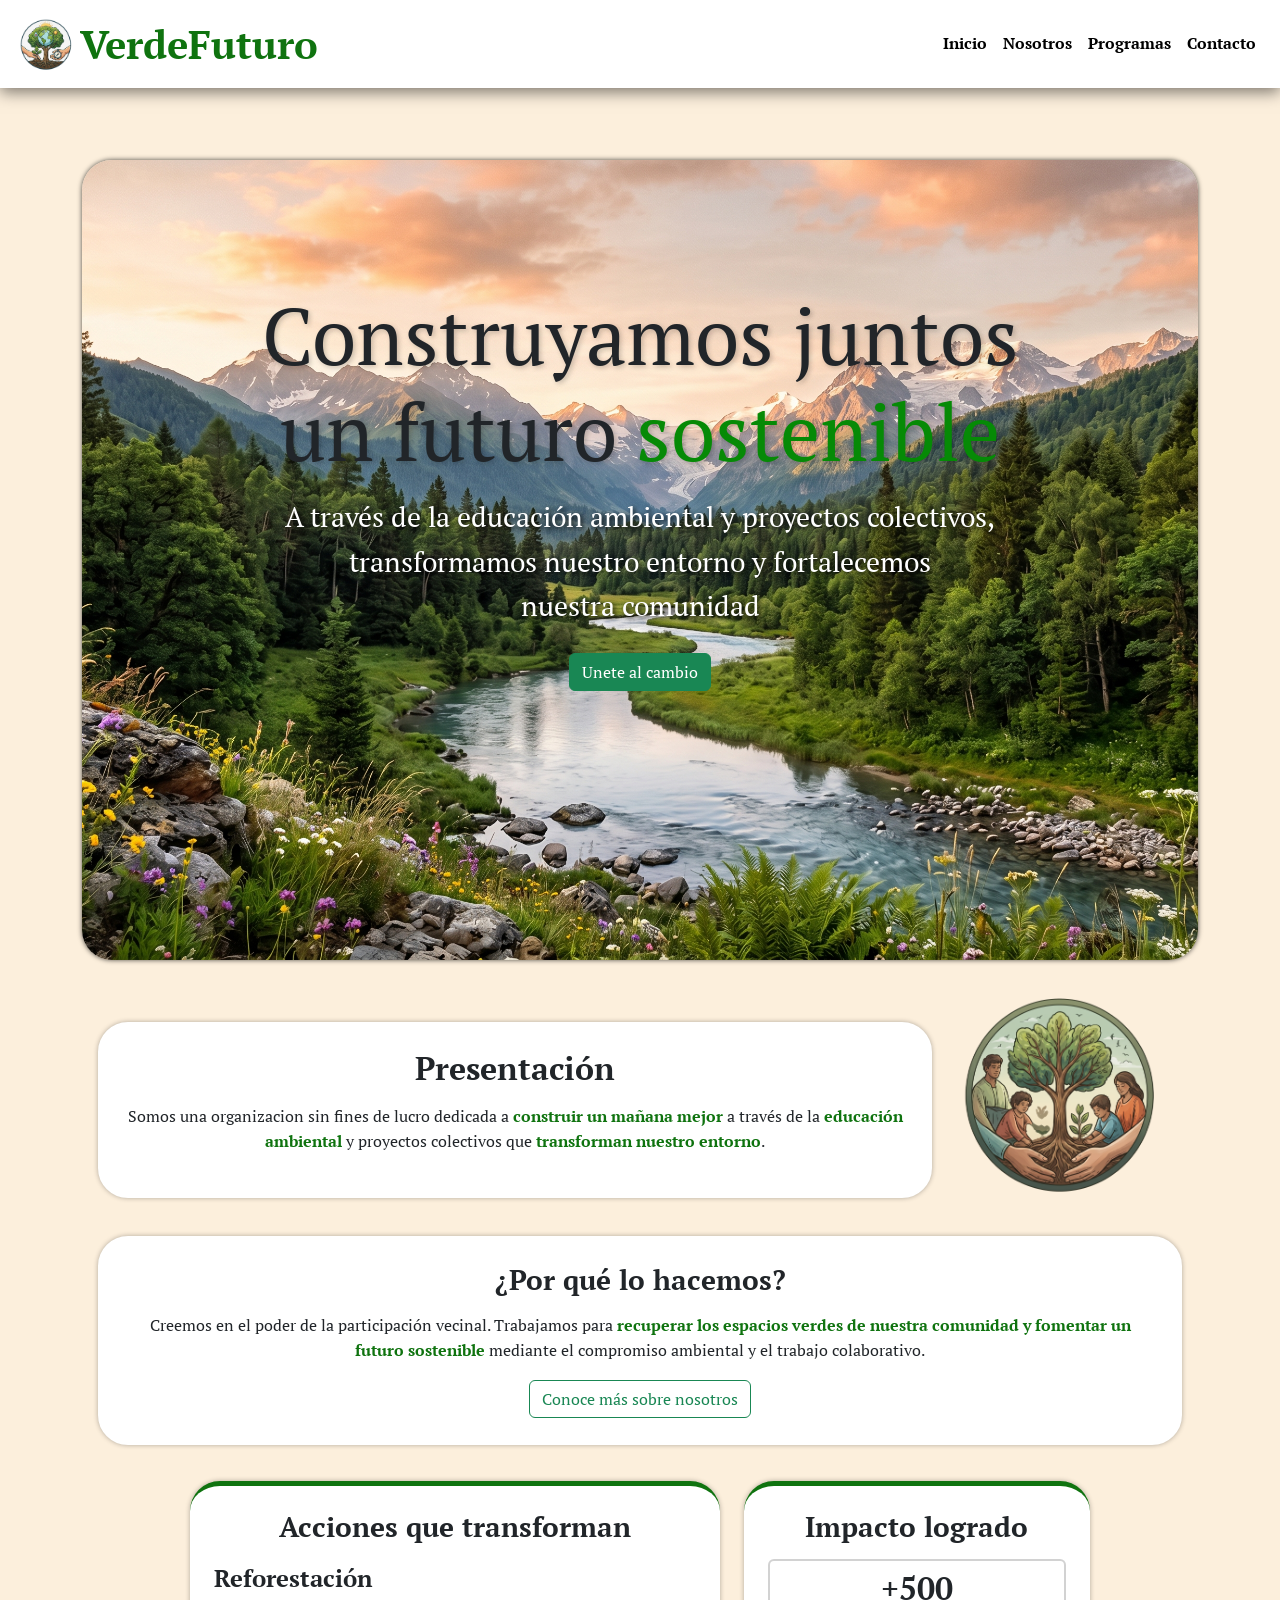
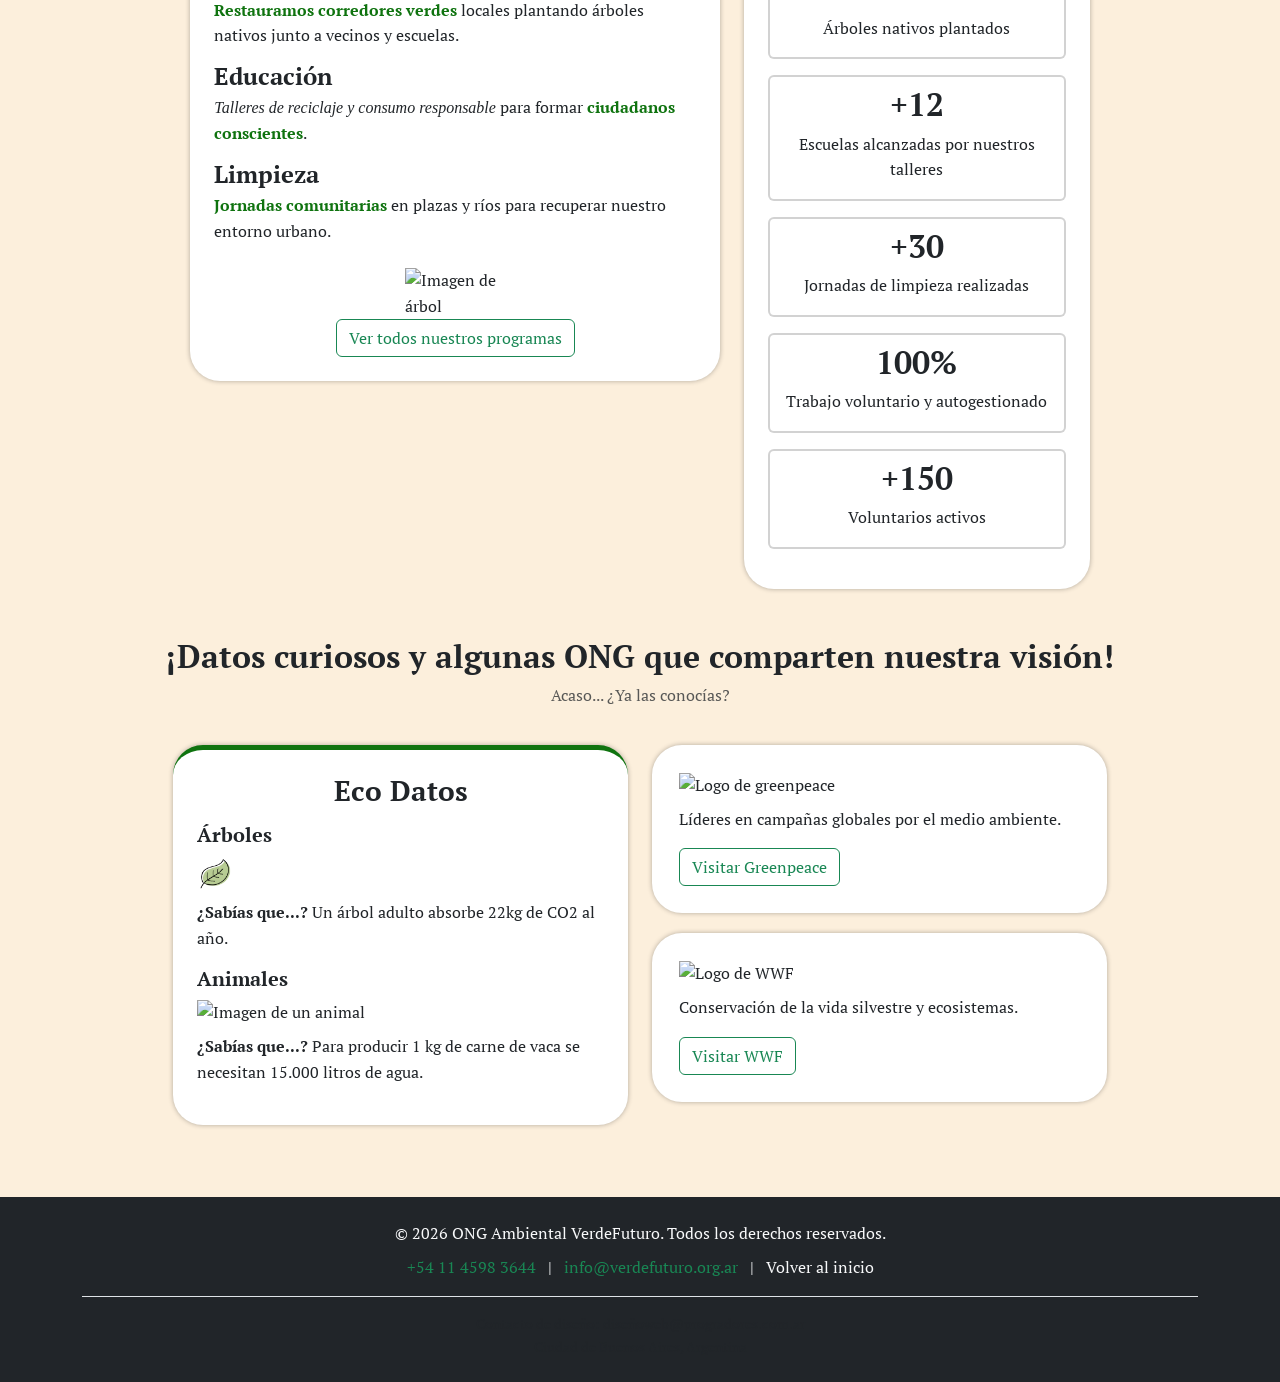
==== commit 34437081: "fix: Se saca la cursiva de los em y se agrega margin top verde a algunos contenedores" ====
--- a/index.html
+++ b/index.html
@@ -55,26 +55,26 @@
             <article class="col-12 pb-3">
                 <div class="contenedor-texto estilo-container">
                     <h3 class="titulos mb-3 text-center">¿Por qué lo hacemos?</h3>
-                    <p>Creemos en el poder de la participación vecinal. Trabajamos para <em class="contenedor-resaltado">recuperar los espacios verdes de nuestra comunidad y fomentar un futuro sostenible</em> mediante el compromiso ambiental y el trabajo colaborativo.</p>
+                    <p>Creemos en el poder de la participación vecinal. Trabajamos para <em class="contenedor-resaltado fst-normal">recuperar los espacios verdes de nuestra comunidad y fomentar un futuro sostenible</em> mediante el compromiso ambiental y el trabajo colaborativo.</p>
                     <a href="nosotros.html" class="btn btn-outline-success">Conoce más sobre nosotros</a>
                 </div>
             </article>
 
             <article class="col-12 col-md-6 pb-3"> 
-                <div class="contenedor-texto estilo-container align-items-md-start text-md-start">
+                <div class="contenedor-texto estilo-container align-items-md-start text-md-start borde-sup-verde">
                     <h3 class="titulos mb-3 text-center">Acciones que transforman</h3>
                     <dl>
                         <dt class="fw-bold fs-4"><strong>Reforestación</strong></dt>
                         <dd>
-                            <em class="contenedor-resaltado">Restauramos corredores verdes</em> locales plantando árboles nativos junto a vecinos y escuelas.
+                            <em class="contenedor-resaltado fst-normal">Restauramos corredores verdes</em> locales plantando árboles nativos junto a vecinos y escuelas.
                         </dd>
 
                         <dt class="fw-bold fs-4"><strong>Educación</strong></dt>
-                        <dd><em>Talleres de reciclaje y consumo responsable</em> para formar <span class="contenedor-resaltado">ciudadanos conscientes</span>.</dd>
+                        <dd><em>Talleres de reciclaje y consumo responsable</em> para formar <span class="contenedor-resaltado fst-normal">ciudadanos conscientes</span>.</dd>
                     
                         <dt class="fw-bold fs-4"><strong>Limpieza</strong></dt>
                         <dd>
-                            <em class="contenedor-resaltado">Jornadas comunitarias</em> en plazas y ríos para recuperar nuestro entorno urbano. <br>
+                            <em class="contenedor-resaltado fst-normal">Jornadas comunitarias</em> en plazas y ríos para recuperar nuestro entorno urbano. <br>
                         </dd>
                     </dl>
                     <img class="img-fluid mx-auto" width="100" src="https://imgs.search.brave.com/S1YBXX-eeUI5wH9P9nCdtKg6ohKMN1QZdP2qk9dEbhM/rs:fit:860:0:0:0/g:ce/aHR0cHM6Ly9zdGF0/aWMudmVjdGVlenku/Y29tL3N5c3RlbS9y/ZXNvdXJjZXMvdGh1/bWJuYWlscy8wNzQv/MTY3LzQ2Ni9zbWFs/bC9zdHlsaXplZC1h/dXR1bW4tdHJlZS13/aXRoLXllbGxvdy1s/ZWF2ZXMtdmVjdG9y/LmpwZw" alt="Imagen de árbol">
@@ -85,36 +85,36 @@
             </article>
 
             <article class="col-12 col-md-4 pb-4">  
-                <div class="contenedor-texto estilo-container">
+                <div class="contenedor-texto estilo-container borde-sup-verde">
                     <h3 class="titulos mb-3 text-center">Impacto logrado</h3>
 
                     <ul class="list-unstyled d-flex flex-column gap-3">
                         <li>
-                            <div class="card border-2">
+                            <div class="card border-2 pt-2">
                                 <h4 class="color-bloq-impacto-logrado fw-bold fs-2">+500</h4>
                                 <p class="">Árboles nativos plantados</p>
                             </div>
                         </li>
                         <li>
-                            <div class="card border-2 px-3">
+                            <div class="card border-2 px-3 pt-2">
                                 <h4 class="color-bloq-impacto-logrado fw-bold fs-2">+12</h4>
                                 <p class="">Escuelas alcanzadas por nuestros talleres</p>
                             </div>
                         </li>
                         <li>
-                            <div class="card border-2">
+                            <div class="card border-2 pt-2">
                                 <h4 class="color-bloq-impacto-logrado fw-bold fs-2">+30</h4>
                                 <p>Jornadas de limpieza realizadas</p>
                             </div>
                         </li>
                         <li>
-                            <div class="card border-2">
+                            <div class="card border-2 pt-2">
                                 <h4 class="color-bloq-impacto-logrado fw-bold fs-2">100%</h4>
                                 <p>Trabajo voluntario y autogestionado</p>
                             </div>
                         </li>
                         <li>
-                            <div class="card border-2">
+                            <div class="card border-2 pt-2">
                                 <h4 class="color-bloq-impacto-logrado fw-bold fs-2">+150</h4>
                                 <p>Voluntarios activos</p>
                             </div>
@@ -128,7 +128,7 @@
             <h2 class="text-center titulos pt-4">¡Datos curiosos y algunas ONG que comparten nuestra visión!</h2>
             <p class="text-center text-muted">Acaso... ¿Ya las conocías?</p> <!--TEXT-MUTED baja intensidad visual a un gris apagado-->
             <div class="d-flex flex-column flex-md-row align-items-start justify-content-center gap-4">
-                <div class="col-12 col-md-5 estilo-container">
+                <div class="col-12 col-md-5 estilo-container borde-sup-verde">
                     <h3 class="titulos mb-3 text-center">Eco Datos</h3>
                     <h4 class="fw-bold fs-5">Árboles</h4>
                     <div class="mb-2">
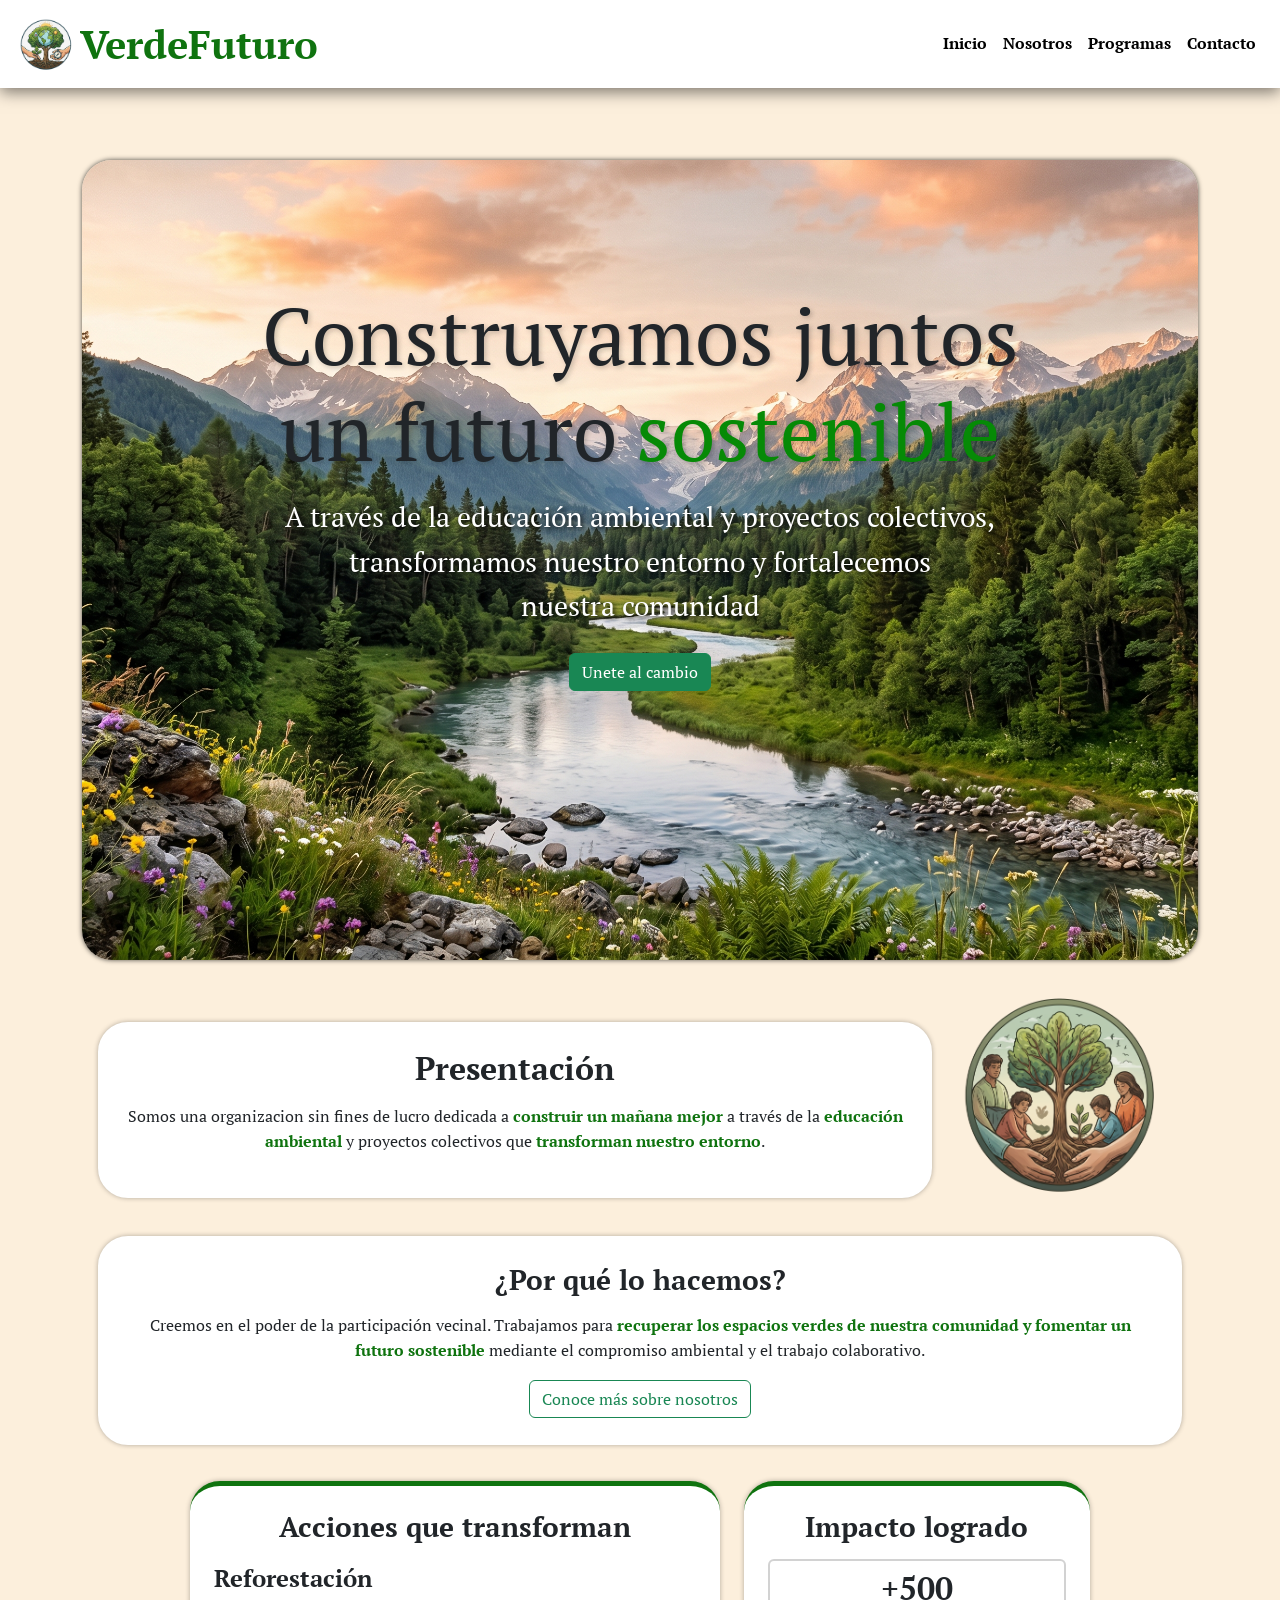
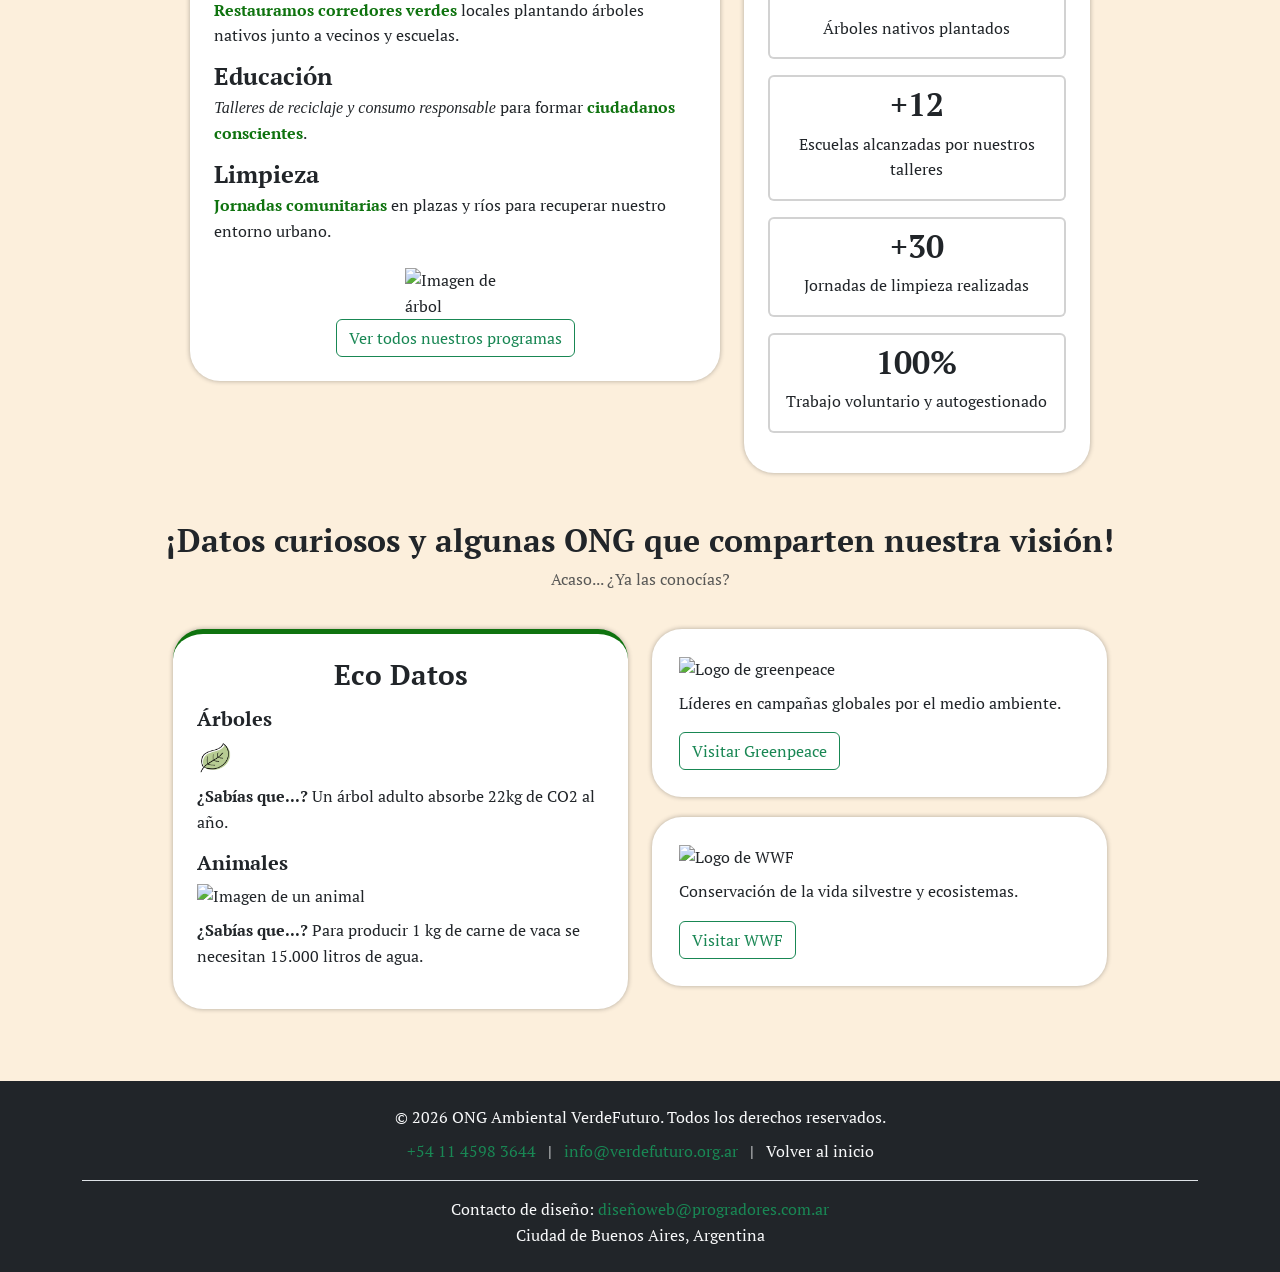
==== commit 94951314: "fix: Corección de colores del address del footer que hacian que no sea vea" ====
--- a/index.html
+++ b/index.html
@@ -113,12 +113,6 @@
                                 <p>Trabajo voluntario y autogestionado</p>
                             </div>
                         </li>
-                        <li>
-                            <div class="card border-2 pt-2">
-                                <h4 class="color-bloq-impacto-logrado fw-bold fs-2">+150</h4>
-                                <p>Voluntarios activos</p>
-                            </div>
-                        </li>
                     </ul>
                 </div>
             </article>
@@ -170,8 +164,8 @@
                 <a href="mailto:info@verdefuturo.org.ar" class="text-success text-decoration-none mx-2">info@verdefuturo.org.ar</a> | 
                 <a href="#subir-al-inicio" class="text-light text-decoration-none mx-2">Volver al inicio</a>
             </div>
-            <address class="text-muted small m-0 border-top pt-3">
-                Contacto de diseño: <a href="mailto:diseñoweb@progradores.com.ar" class="text-muted text-decoration-none">diseñoweb@progradores.com.ar</a><br>
+            <address class="m-0 border-top pt-3">
+                Contacto de diseño: <a href="mailto:diseñoweb@progradores.com.ar" class="text-success text-decoration-none">diseñoweb@progradores.com.ar</a><br>
                 Ciudad de Buenos Aires, Argentina
             </address>
         </div>
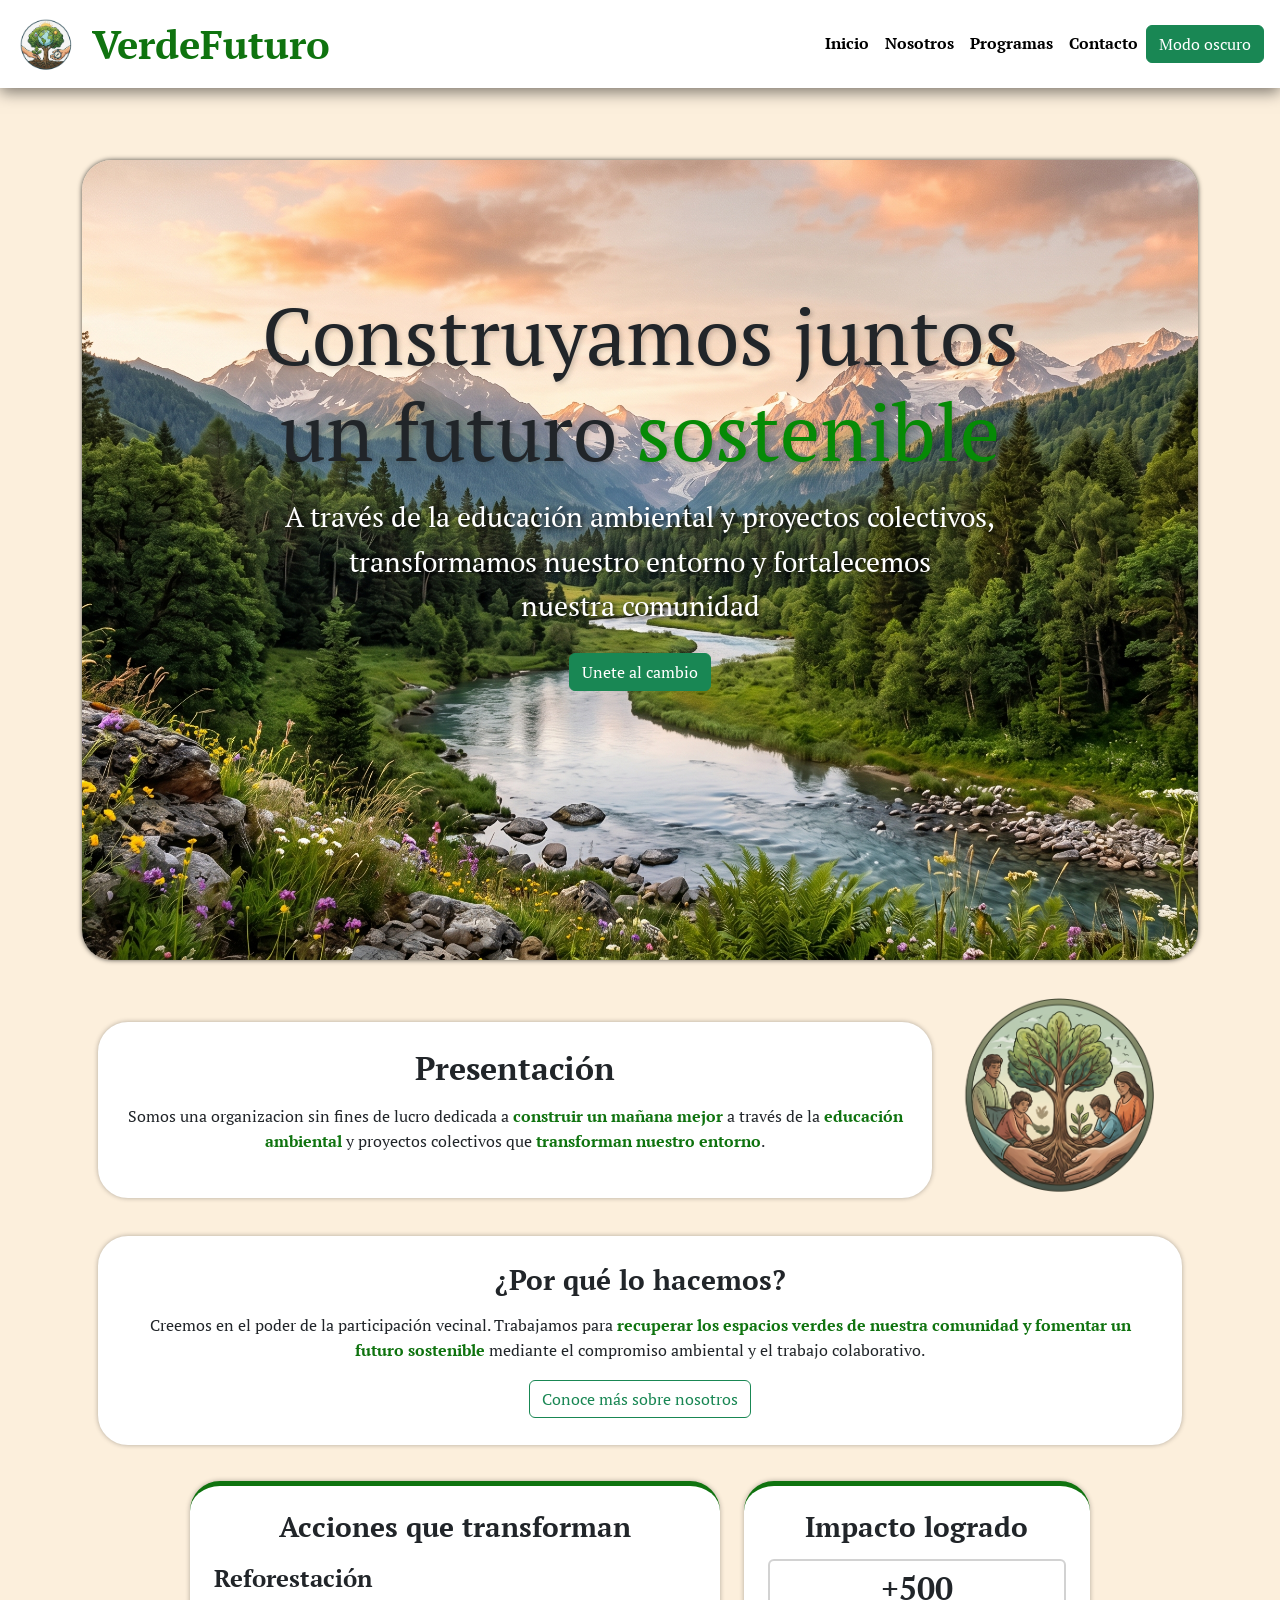
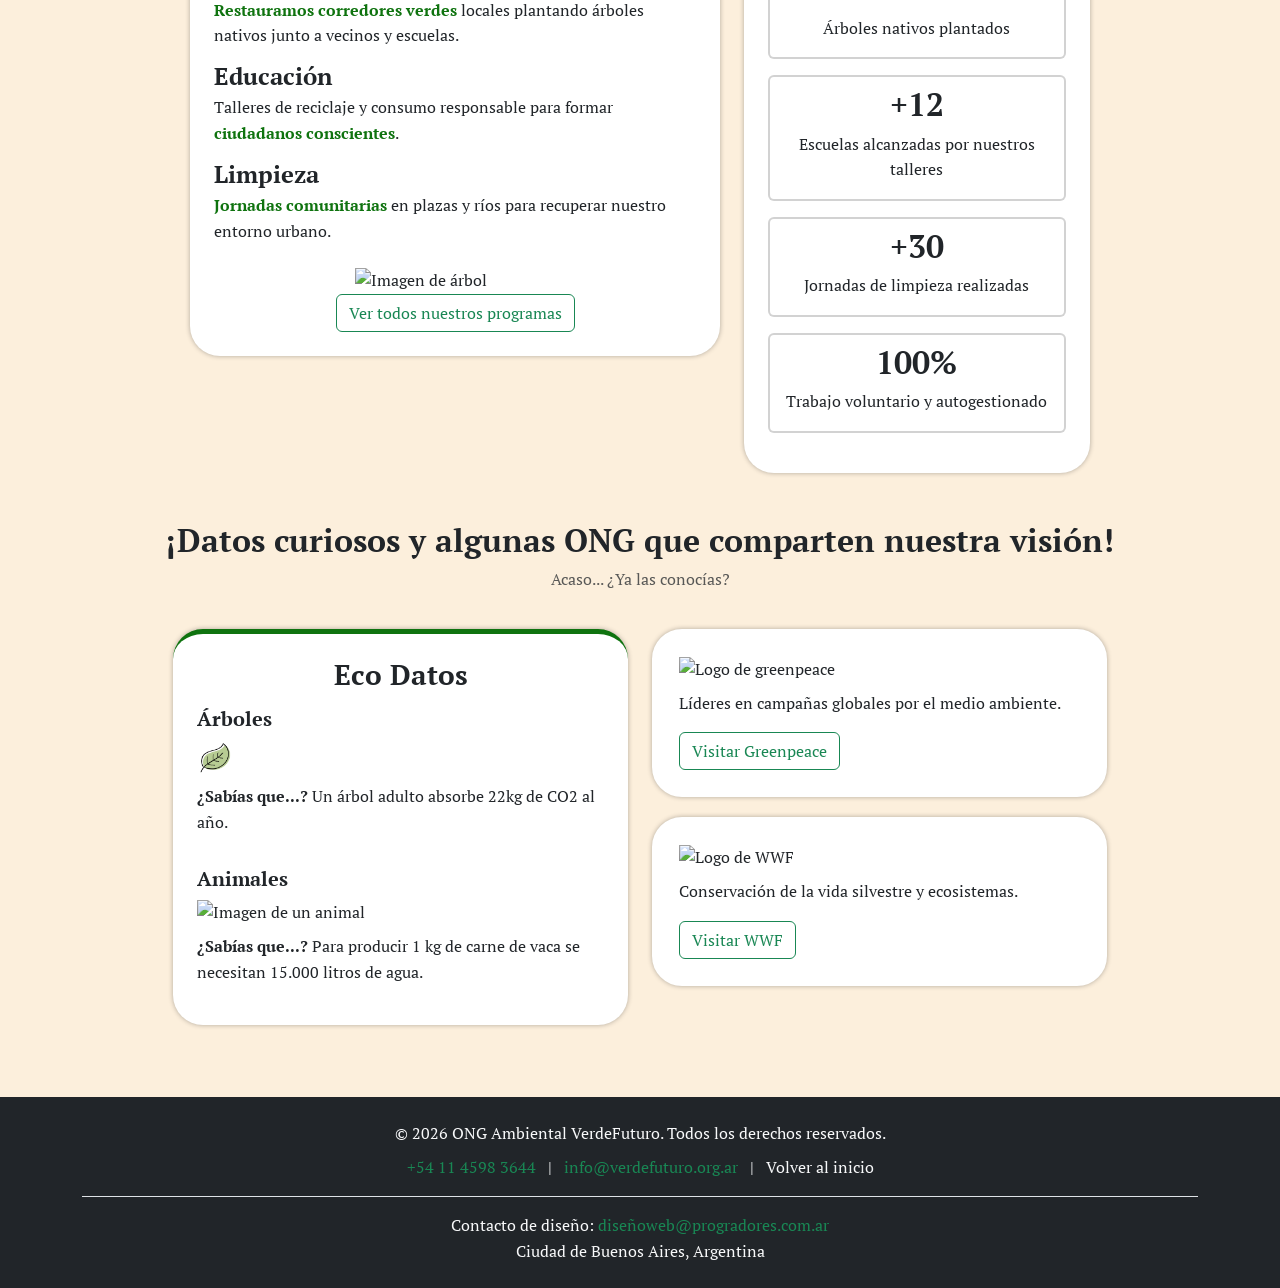
==== commit ae4e64b3: "feat: agrego el botón de modo oscuro en el hader" ====
--- a/index.html
+++ b/index.html
@@ -14,7 +14,7 @@
 <body id="subir-al-inicio">
     <header> 
         <nav class="navbar navbar-expand-lg px-3">
-            <div class="navbar-brand logo d-flex align-items-center gap-1">
+            <div class="navbar-brand logo d-flex align-items-center gap-3">
                 <a href="index.html"><img src="imagenes/verdefuturo.png" alt="Logotipo de la ONG" class="d-inline-block align-text-top" loading="lazy"></a>
                 <h1 id="titulo">VerdeFuturo</h1>
             </div>
@@ -22,11 +22,12 @@
                 <span class="navbar-toggler-icon"></span>
             </button>
             <div class="collapse navbar-collapse" id="menuCelular">
-                <ul class="navbar-nav ms-auto text-center">
+                <ul class="navbar-nav ms-auto text-center align-items-center">
                     <li class="nav-item"><a class="nav-link" href="index.html">Inicio</a></li>
                     <li class="nav-item"><a class="nav-link" href="nosotros.html">Nosotros</a></li>
                     <li class="nav-item"><a class="nav-link" href="programas.html">Programas</a></li>
                     <li class="nav-item"><a class="nav-link" href="contacto.html">Contacto</a></li>
+                    <li class="nav-item"><button class="btn btn-success" id="btn-modo-oscuro">Modo oscuro</button></li>
                 </ul>
             </div>
         </nav>
@@ -70,14 +71,14 @@
                         </dd>
 
                         <dt class="fw-bold fs-4"><strong>Educación</strong></dt>
-                        <dd><em>Talleres de reciclaje y consumo responsable</em> para formar <span class="contenedor-resaltado fst-normal">ciudadanos conscientes</span>.</dd>
+                        <dd><em class="fst-normal">Talleres de reciclaje y consumo responsable</em> para formar <span class="contenedor-resaltado fst-normal">ciudadanos conscientes</span>.</dd>
                     
                         <dt class="fw-bold fs-4"><strong>Limpieza</strong></dt>
                         <dd>
                             <em class="contenedor-resaltado fst-normal">Jornadas comunitarias</em> en plazas y ríos para recuperar nuestro entorno urbano. <br>
                         </dd>
                     </dl>
-                    <img class="img-fluid mx-auto" width="100" src="https://imgs.search.brave.com/S1YBXX-eeUI5wH9P9nCdtKg6ohKMN1QZdP2qk9dEbhM/rs:fit:860:0:0:0/g:ce/aHR0cHM6Ly9zdGF0/aWMudmVjdGVlenku/Y29tL3N5c3RlbS9y/ZXNvdXJjZXMvdGh1/bWJuYWlscy8wNzQv/MTY3LzQ2Ni9zbWFs/bC9zdHlsaXplZC1h/dXR1bW4tdHJlZS13/aXRoLXllbGxvdy1s/ZWF2ZXMtdmVjdG9y/LmpwZw" alt="Imagen de árbol">
+                    <img class="img-fluid mx-auto" width="200" src="imagenes/arbol-amarillo.png" alt="Imagen de árbol">
                     <div class="mx-auto">
                         <a href="programas.html" class="btn btn-outline-success">Ver todos nuestros programas</a>
                     </div>
@@ -129,7 +130,7 @@
                         <img class="img-fluid" width="35" src="imagenes/hoja.png" alt="Imagen de hoja">
                     </div>
                     <p><span class="fw-bold">¿Sabías que...?</span> Un árbol adulto absorbe 22kg de CO2 al año.</p>
-                    <h4 class="fw-bold fs-5">Animales</h4>
+                    <h4 class="fw-bold fs-5 pt-3">Animales</h4>
                     <div class="mb-2">
                         <img class="img-fluid" width="35" src="https://imgs.search.brave.com/xqODrtBt-NHyYAcGsc38ndXga7Wbw-Nizfu5vQ8B0T4/rs:fit:860:0:0:0/g:ce/aHR0cHM6Ly9zdGF0/aWMudmVjdGVlenku/Y29tL3N5c3RlbS9y/ZXNvdXJjZXMvdGh1/bWJuYWlscy8wMTcv/MTgyLzY3OC9zbWFs/bC9taWxrLWNvdy1p/bGx1c3RyYXRpb24t/aW4tbWluaW1hbC1z/dHlsZS1wbmcucG5n" alt="Imagen de un animal">
                     </div>
@@ -171,5 +172,6 @@
         </div>
     </footer>
     <script src="https://cdn.jsdelivr.net/npm/bootstrap@5.3.3/dist/js/bootstrap.bundle.min.js"></script>
+    <script src="js/main.js"></script>
 </body>
 </html>
--- a/css/estilos.css
+++ b/css/estilos.css
@@ -3,6 +3,8 @@
     /* Paleta de Colores*/
     --color-primario: rgb(15, 115, 15);
     --color-secundario: #2ba329;
+    --color-resaltado-modo-oscuro: rgb(46, 139, 46);
+
     --color-caja: white;
     --color-texto-oscuro: black;
     /* Sombras y Animaciones */
@@ -228,4 +230,40 @@
   width: 100%;
   font-weight: bold;
   display: inline-block;
+}
+
+/* MODO OSCURO */
+
+/* Modo oscuro del HEADER*/
+body.modo-oscuro header{
+    background-color: #26292d;
+    box-shadow: 0 4px 15px rgba(255, 255, 255, 0.114);
+}
+body.modo-oscuro .nav-link{
+    color: #e2dacb;
+}
+body.modo-oscuro .nav-link:hover{
+    color: var(--color-resaltado-modo-oscuro);
+}
+body.modo-oscuro h1{
+    color: var(--color-resaltado-modo-oscuro);
+}
+/* Modo oscuro del CUERPO */
+body.modo-oscuro{
+    background-color: #121814;
+    color: #e2dacb;
+}
+body.modo-oscuro .estilo-container{
+    background-color: #1f2621;
+    border-color: #2d3830;
+}
+body.modo-oscuro .menu-texto h2{
+    color: rgba(0, 0, 0, 0.82);
+}
+body.modo-oscuro .contenedor-resaltado{
+    color: var(--color-resaltado-modo-oscuro);
+}
+body.modo-oscuro .card{
+    background-color: #2a312d;
+    color: #e2dacb;
 }
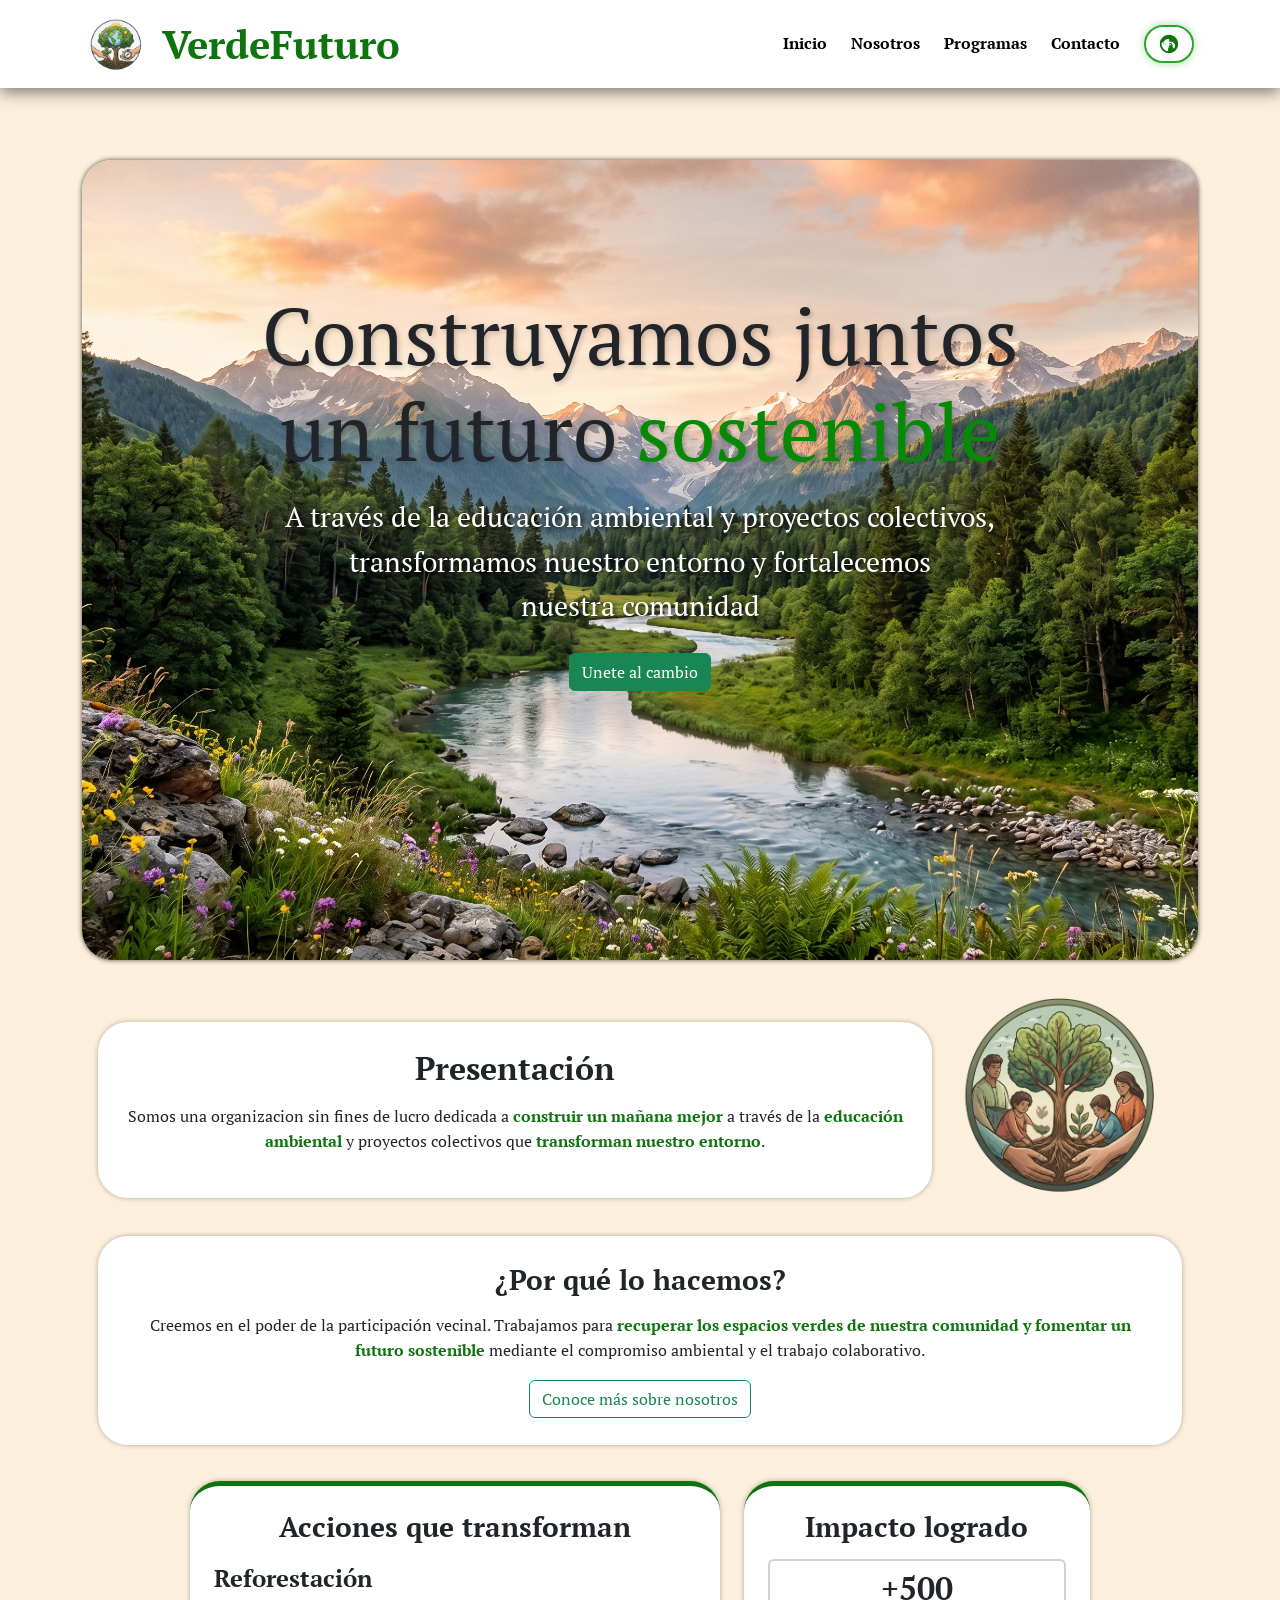
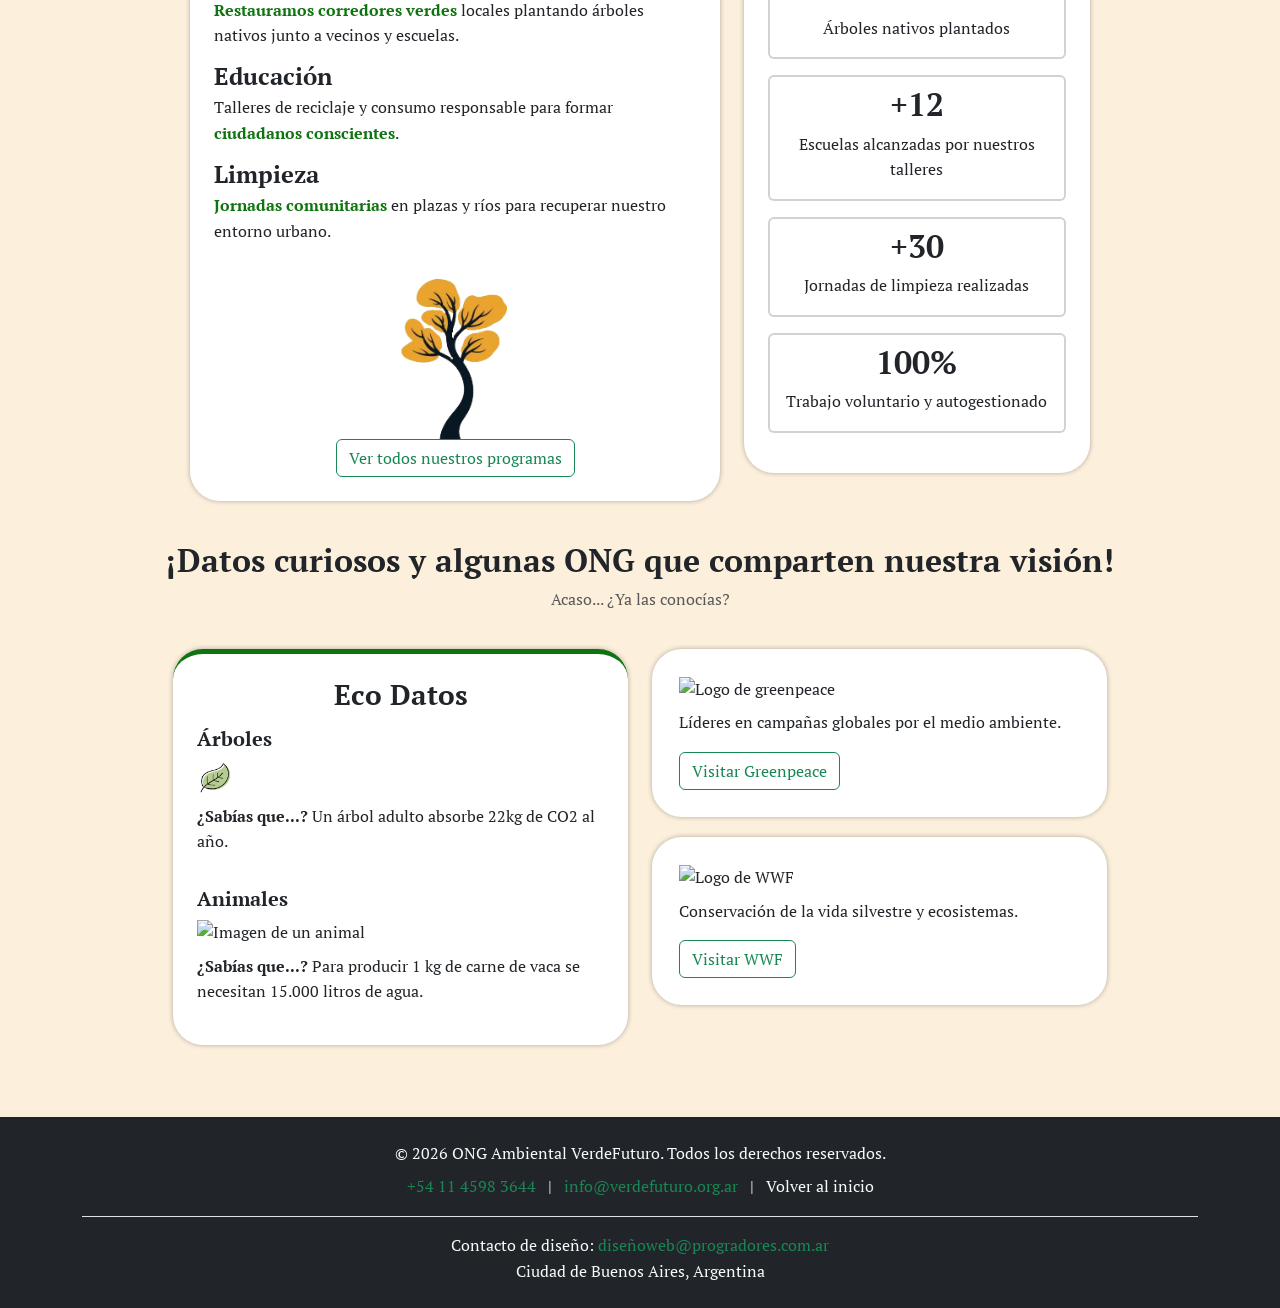
==== commit cbfc2a6b: "feat: 1.Coloque un nuevo boton con hover en contacto.html, index.html, nosotros.html, programas.html" ====
--- a/index.html
+++ b/index.html
@@ -1,5 +1,5 @@
 <!DOCTYPE html>
-<html lang="es">
+<html lang="es" data-bs-theme="light">
 <head>
     <meta charset="UTF-8">
     <meta name="viewport" content="width=device-width, initial-scale=1.0">
@@ -13,7 +13,7 @@
 
 <body id="subir-al-inicio">
     <header> 
-        <nav class="navbar navbar-expand-lg px-3">
+        <nav class="navbar navbar-expand-lg px-3 container">
             <div class="navbar-brand logo d-flex align-items-center gap-3">
                 <a href="index.html"><img src="imagenes/verdefuturo.png" alt="Logotipo de la ONG" class="d-inline-block align-text-top" loading="lazy"></a>
                 <h1 id="titulo">VerdeFuturo</h1>
@@ -22,12 +22,19 @@
                 <span class="navbar-toggler-icon"></span>
             </button>
             <div class="collapse navbar-collapse" id="menuCelular">
-                <ul class="navbar-nav ms-auto text-center align-items-center">
+                <ul class="navbar-nav ms-auto text-center align-items-center gap-2 fw-semibold">
                     <li class="nav-item"><a class="nav-link" href="index.html">Inicio</a></li>
                     <li class="nav-item"><a class="nav-link" href="nosotros.html">Nosotros</a></li>
                     <li class="nav-item"><a class="nav-link" href="programas.html">Programas</a></li>
                     <li class="nav-item"><a class="nav-link" href="contacto.html">Contacto</a></li>
-                    <li class="nav-item"><button class="btn btn-success" id="btn-modo-oscuro">Modo oscuro</button></li>
+                    
+                    <li class="nav-item ms-2 d-flex align-items-center">
+                        <button class="btn rounded-pill d-flex align-items-center justify-content-center btn-modo-ambiental" id="btn-modo-oscuro" type="button" aria-label="Cambiar modo de color">
+                            <svg xmlns="http://www.w3.org/2000/svg" width="22" height="22" viewBox="0 0 24 24">
+                                <path d="M12 2C6.48 2 2 6.48 2 12s4.48 10 10 10 10-4.48 10-10S17.52 2 12 2zm-1 17.93c-3.95-.49-7-3.85-7-7.93 0-.62.08-1.21.21-1.79 2.89 1.18 5.43 3.09 7.33 5.55-.33.77-.54 1.62-.54 2.17zm1.18-4.11c-1.87-2.11-4.22-3.72-6.88-4.66.86-2.5 3.1-4.33 5.8-4.94.33.64.9 1.17 1.6 1.48-.33.72-.5 1.5-.47 2.29.61-.31 1.29-.49 2.02-.49 2.43 0 4.4 1.97 4.4 4.4 0 1.25-.52 2.38-1.36 3.19-1.46-2.73-3.23-5.06-5.11-6.27zm3.12 1.34c.43-.4.7-1 .7-1.66 0-1.32-1.08-2.4-2.4-2.4-.41 0-.79.11-1.12.29-.02-.46.08-.94.3-1.38.38-.79 1.12-1.33 2.01-1.44-.07.45.02.91.25 1.32.33.61.9 1.05 1.57 1.22-1.31.42-1.31 4.05-1.31 4.05z"/>
+                            </svg>
+                        </button>
+                    </li>
                 </ul>
             </div>
         </nav>
@@ -35,7 +42,7 @@
 
     <main class="container my-5">
         <div class="menu-presentacion">
-            <div class="menu-texto"> <!--DISPLAY para utilizar letras capitales. FS para letras de textos-->
+            <div class="menu-texto">
                 <h2 class="display-1 mb-2 p-2">Construyamos juntos<br>un futuro <span class="resaltar">sostenible</span></h2>
                 <p class="fs-3 mb-4 px-2">A través de la educación ambiental y proyectos colectivos,<br>transformamos nuestro entorno y fortalecemos<br>nuestra comunidad</p>
             </div>
@@ -43,7 +50,7 @@
         </div>
 
         <div class="row justify-content-center mx-1">
-            <article class="col-12">    <!-- Ocupa las 12 columnas de la fila y tiene un margin top de 4-->
+            <article class="col-12">
                 <div class="d-flex flex-column flex-md-row justify-content-between align-items-center">
                     <div class="contenedor-texto estilo-container">
                         <h2 class="titulos mb-3 text-center">Presentación</h2>
@@ -51,7 +58,7 @@
                     </div>
                     <img class="contenedor-imagen img-fluid" src="imagenes/logo-presentacion.png" alt="Imagen de presentación">
                 </div>
-                </article>
+            </article>
 
             <article class="col-12 pb-3">
                 <div class="contenedor-texto estilo-container">
@@ -121,7 +128,7 @@
 
         <aside class="container">
             <h2 class="text-center titulos pt-4">¡Datos curiosos y algunas ONG que comparten nuestra visión!</h2>
-            <p class="text-center text-muted">Acaso... ¿Ya las conocías?</p> <!--TEXT-MUTED baja intensidad visual a un gris apagado-->
+            <p class="text-center text-muted">Acaso... ¿Ya las conocías?</p>
             <div class="d-flex flex-column flex-md-row align-items-start justify-content-center gap-4">
                 <div class="col-12 col-md-5 estilo-container borde-sup-verde">
                     <h3 class="titulos mb-3 text-center">Eco Datos</h3>
--- a/css/estilos.css
+++ b/css/estilos.css
@@ -141,6 +141,14 @@
     padding-left: 1.2rem;
 }
 
+.tarjeta-oficina {
+    padding: 1rem; 
+    border-radius: 0.5rem; 
+    border: 1px solid; 
+    background-color: #d1e7dd; 
+    border-color: #a3cfbb;
+}
+
 #subir-al-inicio { /* Evita que el menú sticky tape el inicio al usar enlaces # */
     scroll-margin-top: 100px; 
 }
@@ -232,6 +240,30 @@
   display: inline-block;
 }
 
+/* CONFIGURACIÓN BASE DEL BOTÓN AMBIENTAL (MARCO Y SOMBRA VERDE) */
+.btn-modo-ambiental {
+    background-color: transparent;
+    border: 2px solid var(--color-secundario);
+    box-shadow: 0 0 10px rgba(43, 163, 41, 0.4);
+    transition: all var(--transicion-suave);
+    padding: 6px 12px;
+}
+
+/* Resplandor verde más intenso al pasar el mouse (hover) o hacer foco */
+.btn-modo-ambiental:hover,
+.btn-modo-ambiental:focus {
+    box-shadow: 0 0 18px rgba(43, 163, 41, 0.9);
+    border-color: var(--color-primario);
+    background-color: rgba(43, 163, 41, 0.08);
+}
+
+/* El ícono se renderiza en el color verde primario en modo claro */
+.btn-modo-ambiental svg {
+    fill: var(--color-primario);
+    transition: fill var(--transicion-suave);
+}
+
+
 /* MODO OSCURO */
 
 /* Modo oscuro del HEADER*/
@@ -248,6 +280,11 @@
 body.modo-oscuro h1{
     color: var(--color-resaltado-modo-oscuro);
 }
+
+body.modo-oscuro .navbar-toggler-icon {
+    filter: invert(1);
+}
+
 /* Modo oscuro del CUERPO */
 body.modo-oscuro{
     background-color: #121814;
@@ -266,4 +303,35 @@
 body.modo-oscuro .card{
     background-color: #2a312d;
     color: #e2dacb;
+}
+
+/* Modo oscuro del Formulario */
+body.modo-oscuro .form-control, body.modo-oscuro .form-select{
+    background-color: #2a312d;
+    color: #e2dacb;
+}
+
+body.modo-oscuro .form-control::placeholder{
+    color: #e2dacb;
+}
+
+/* Modo oscuro Contacto */
+body.modo-oscuro a{
+    color:#e2dacb;
+}
+
+body.modo-oscuro .tarjeta-oficina {
+    /* El color verde oscuro personalizado para el contenedor */
+    background-color: rgba(25, 135, 84, 0.2);
+    border-color: rgba(25, 135, 84, 0.4);
+}
+
+/* El texto cambia al color claro */
+body.modo-oscuro .tarjeta-oficina .c-black {
+    color: #e2dacb;
+}
+
+/* Cambios del Botón Ambiental en Modo Oscuro (Ícono Blanco) */
+body.modo-oscuro .btn-modo-ambiental svg {
+    fill: #ffffff;
 }
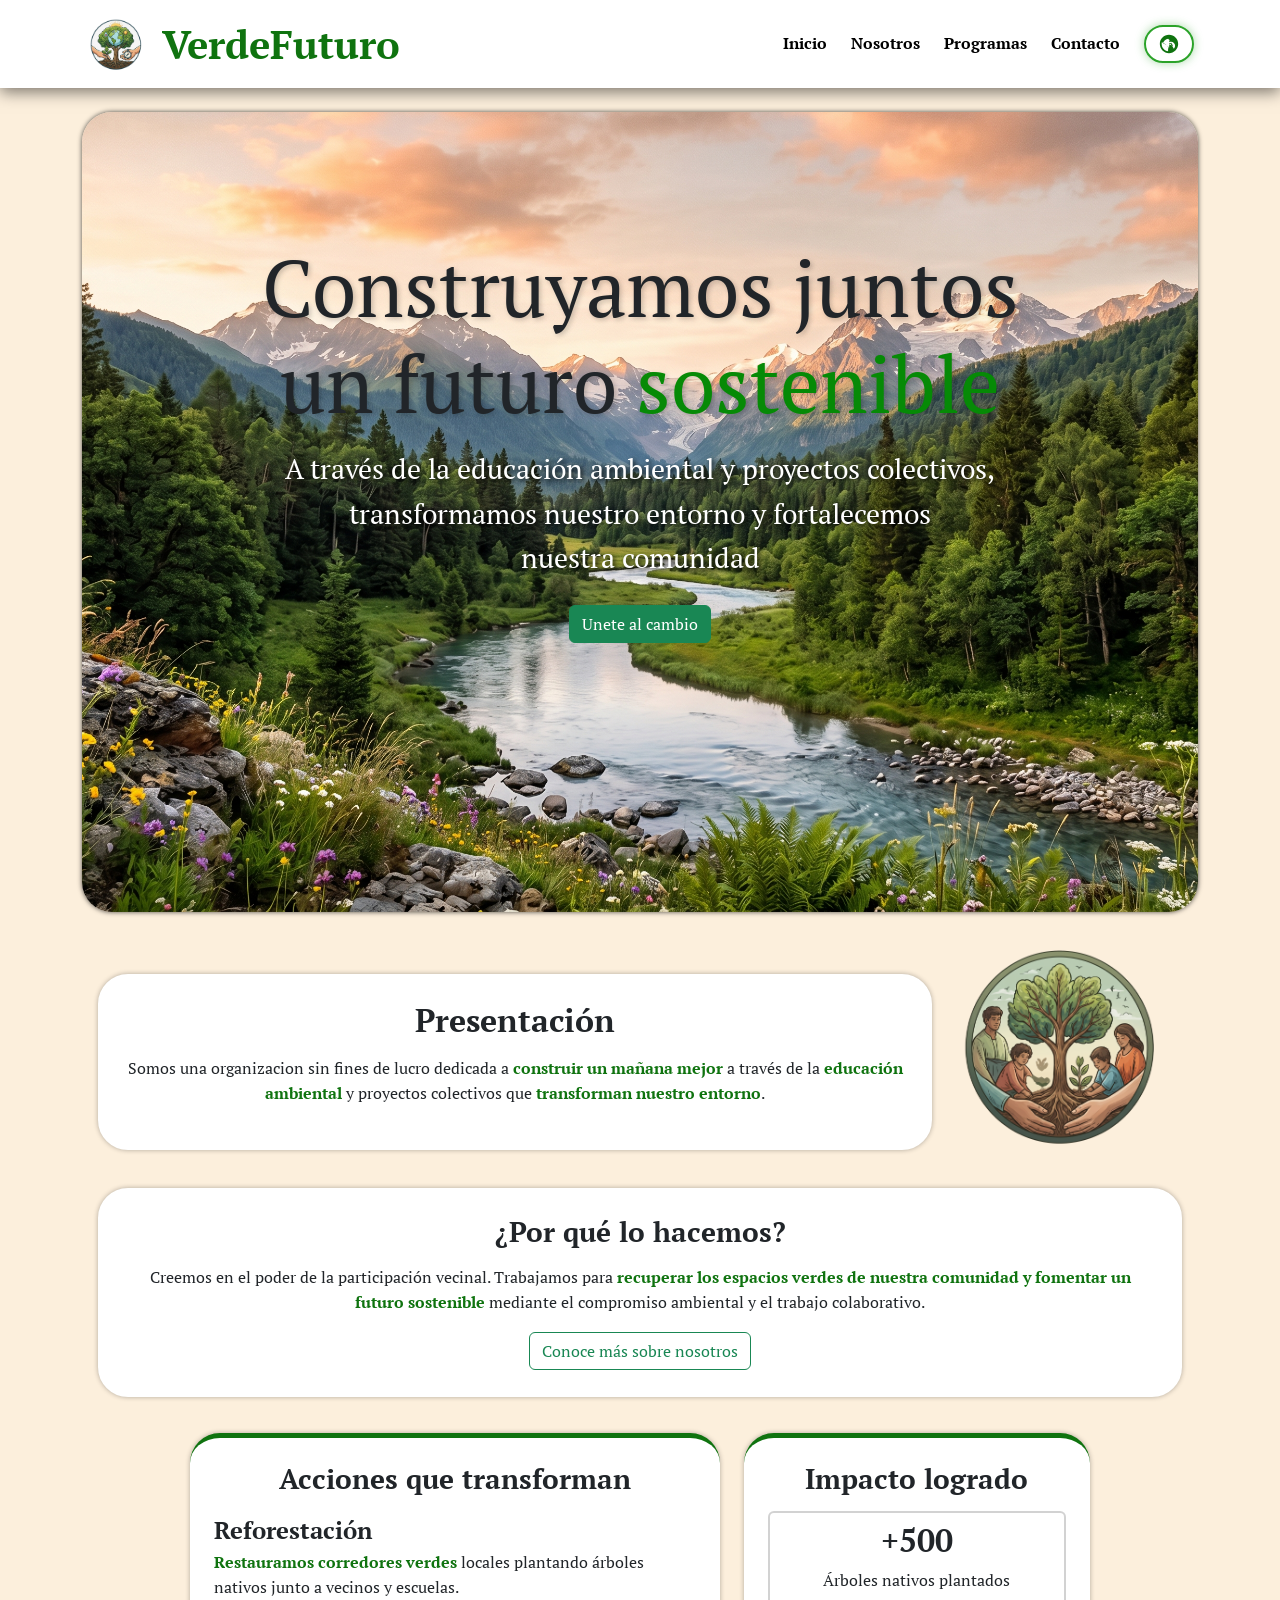
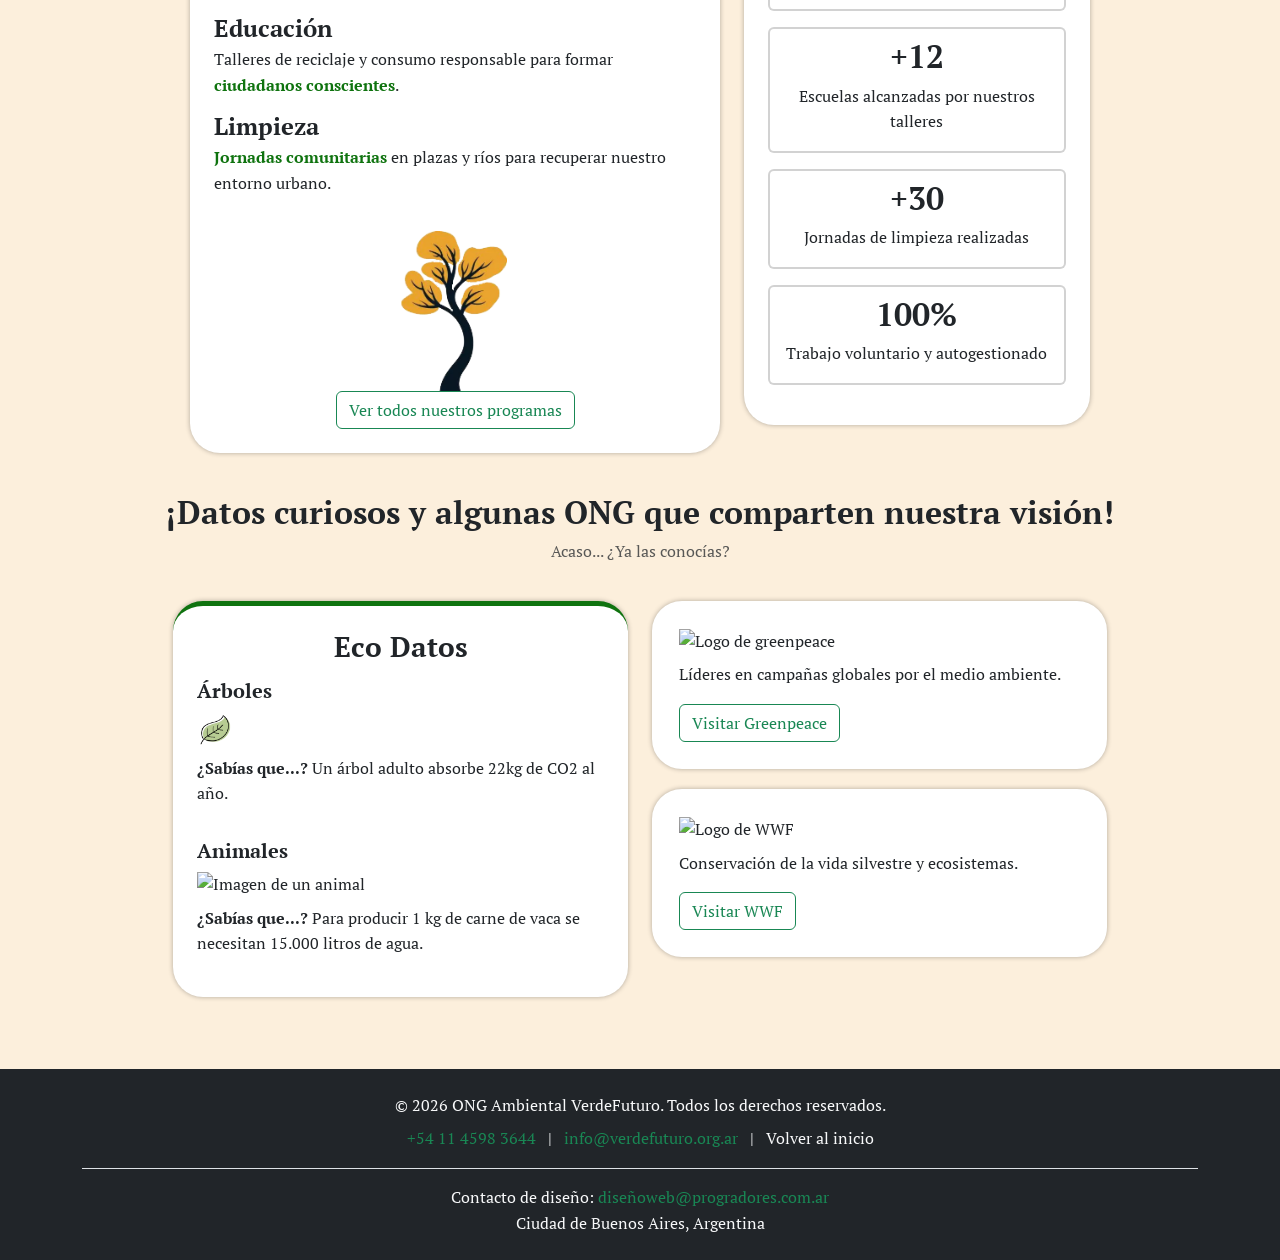
==== commit bbcfa816: "feat: 1.Coloque una transición para todos los html al pasar modo oscuro. 2.Arregle las tarjetas de n" ====
--- a/index.html
+++ b/index.html
@@ -40,7 +40,7 @@
         </nav>
     </header>
 
-    <main class="container my-5">
+    <main class="container mb-5">
         <div class="menu-presentacion">
             <div class="menu-texto">
                 <h2 class="display-1 mb-2 p-2">Construyamos juntos<br>un futuro <span class="resaltar">sostenible</span></h2>
--- a/css/estilos.css
+++ b/css/estilos.css
@@ -28,6 +28,16 @@
     line-height: 1.6;   /* Separación de renglones */
     margin: 0 auto;     /* Separación del resto de los elementos */
     background-color: rgb(252, 239, 220);
+}
+
+/* TRANSICIÓN DE MODO BLANCO A MODO OSCURO */
+
+body, 
+.estilo-container, 
+.card, 
+.bg-body-tertiary, 
+h1, h2, h3, p, a, nav {
+    transition: background-color 0.4s ease, color 0.4s ease, border-color 0.4s ease;
 }
 
 main{
@@ -79,6 +89,7 @@
     justify-content: center;
     align-items: center;
     margin-bottom: 1.5rem;  /* Separación con que bloque inferior*/
+    margin-top: 0 !important;
 }  
 
 .menu-texto{
